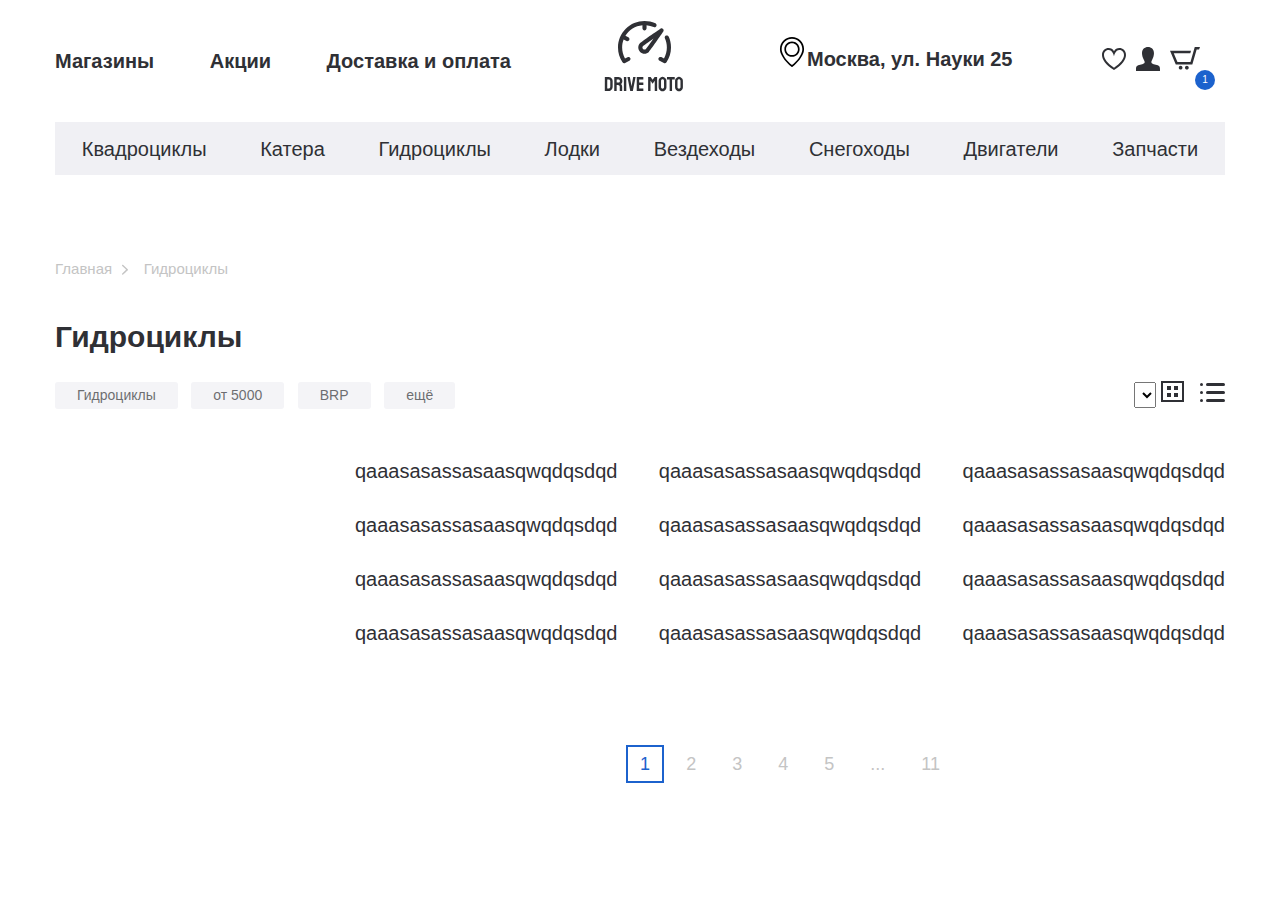
==== catalog.html @ 20b756ba "Create a basic catalog version" ====
<!DOCTYPE html>
<html lang="en">

<head>
  <meta charset="UTF-8">
  <meta name="viewport" content="width=device-width, initial-scale=1.0">
  <meta http-equiv="X-UA-Compatible" content="ie=edge">
  <title>IT :: РГР</title>
  <link rel="stylesheet" href="css/normalize.css">
  <link rel="stylesheet" href="css/slick.css">
  <link rel="stylesheet" href="css/fonts.css">
  <link rel="stylesheet" href="css/style.css">
  <link href="https://fonts.googleapis.com/css2?family=Barlow:wght@400;700&display=swap" rel="stylesheet">
</head>

<body>
  <header class="header">
    <div class="header__top">
      <div class="container">
        <div class="header__top-inner">
          <nav class="menu">
            <ul class="menu__list">
              <li class="menu__item">
                <a class="menu__link" href="#">
                  Магазины
                </a>
              </li>
              <li class="menu__item">
                <a class="menu__link" href="#">
                  Акции
                </a>
              </li>
              <li class="menu__item">
                <a class="menu__link" href="#">
                  Доставка и оплата
                </a>
              </li>
            </ul>
          </nav>
          <a class="logo" href="#">
            <img class="logo__img" src="images/logo.svg" alt="logo">
          </a>
          <div class="header__box">
            <p class="header__adress">
              Москва, ул. Науки 25
            </p>
            <ul class="user-list">
              <li class="user-list__item">
                <a class="user-list__link" href="#">
                  <img src="images/heart.svg" alt="heart">
                </a>
              </li>
              <li class="user-list__item">
                <a class="user-list__link" href="#">
                  <img src="images/user.svg" alt="user">
                </a>
              </li>
              <li class="user-list__item">
                <a class="user-list__link basket" href="#">
                  <img src="images/basket.svg" alt="basket">
                  <p class="backet__num">1</p>
                </a>
              </li>
            </ul>
          </div>
        </div>
      </div>
    </div>
    <div class="header__bottom">
      <div class="container">
        <ul class="menu-categories">
          <li class="menu-categories__item">
            <a class="menu-categories__link" href="#">Квадроциклы</a>
          </li>
          <li class="menu-categories__item">
            <a class="menu-categories__link" href="#">Катера</a>
          </li>
          <li class="menu-categories__item">
            <a class="menu-categories__link" href="#">Гидроциклы</a>
          </li>
          <li class="menu-categories__item">
            <a class="menu-categories__link" href="#">Лодки</a>
          </li>
          <li class="menu-categories__item">
            <a class="menu-categories__link" href="#">Вездеходы</a>
          </li>
          <li class="menu-categories__item">
            <a class="menu-categories__link" href="#">Снегоходы</a>
          </li>
          <li class="menu-categories__item">
            <a class="menu-categories__link" href="#">Двигатели</a>
          </li>
          <li class="menu-categories__item">
            <a class="menu-categories__link" href="#">Запчасти</a>
          </li>
        </ul>
      </div>
    </div>
  </header>

  <div class="breadcrumbs">
    <div class="container">
      <ul class="breadcrumbs__list">
        <li class="breadcrumbs__list-item">
          <a href="#">Главная</a>
        </li>
        <li class="breadcrumbs__list-item">
          <a href="#">Гидроциклы</a>
        </li>
      </ul>
    </div>
  </div>

  <section class="catalog">
    <div class="container">
      <h2 class="catalog__title">
        Гидроциклы
      </h2>
      <div class="catalog__filter">
        <div class="catalog__filter-items">
          <button>Гидроциклы</button>
          <button>от 5000</button>
          <button>BRP</button>
          <button>ещё</button>
        </div>
        <div class="catalog__filter-btn">
          <select>
            <option value=""></option>
            <option value=""></option>
            <option value=""></option>
          </select>
          <button class="catalog__filter-btngrid">
            <svg width="23" height="21" viewBox="0 0 23 21" fill="none" xmlns="http://www.w3.org/2000/svg">
              <rect x="1" y="1" width="21" height="19" stroke="#2F3035" stroke-width="2"/>
              <rect x="7" y="6" width="2" height="2" fill="#2F3035" stroke="#2F3035" stroke-width="2"/>
              <rect x="7" y="13" width="2" height="2" fill="#2F3035" stroke="#2F3035" stroke-width="2"/>
              <rect x="14" y="6" width="2" height="2" fill="#2F3035" stroke="#2F3035" stroke-width="2"/>
              <rect x="14" y="13" width="2" height="2" fill="#2F3035" stroke="#2F3035" stroke-width="2"/>
              </svg>
          </button>
          <button class="catalog__filter-btnline">
            <svg width="25" height="19" viewBox="0 0 25 19" fill="none" xmlns="http://www.w3.org/2000/svg">
              <g opacity="1">
              <rect x="6" width="19" height="3" rx="1.5" fill="#2F3035"/>
              <rect x="6" y="8" width="19" height="3" rx="1.5" fill="#2F3035"/>
              <rect x="6" y="16" width="19" height="3" rx="1.5" fill="#2F3035"/>
              <rect width="3" height="3" rx="1.5" fill="#2F3035"/>
              <rect y="8" width="3" height="3" rx="1.5" fill="#2F3035"/>
              <rect y="16" width="3" height="3" rx="1.5" fill="#2F3035"/>
              </g>
              </svg>
          </button>
        </div>
      </div>
      <div class="catalog__inner">
        <aside class="catalog__inner-aside">

        </aside>
        <div class="catalog__inner-list">
          <!-- product-item__wrapper -->
          <div class="product-item__wrapper">qaaasasassasaasqwqdqsdqd</div>
          <div class="product-item__wrapper">qaaasasassasaasqwqdqsdqd</div>
          <div class="product-item__wrapper">qaaasasassasaasqwqdqsdqd</div>
          <div class="product-item__wrapper">qaaasasassasaasqwqdqsdqd</div>
          <div class="product-item__wrapper">qaaasasassasaasqwqdqsdqd</div>
          <div class="product-item__wrapper">qaaasasassasaasqwqdqsdqd</div>
          <div class="product-item__wrapper">qaaasasassasaasqwqdqsdqd</div>
          <div class="product-item__wrapper">qaaasasassasaasqwqdqsdqd</div>
          <div class="product-item__wrapper">qaaasasassasaasqwqdqsdqd</div>
          <div class="product-item__wrapper">qaaasasassasaasqwqdqsdqd</div>
          <div class="product-item__wrapper">qaaasasassasaasqwqdqsdqd</div>
          <div class="product-item__wrapper">qaaasasassasaasqwqdqsdqd</div>

          <div class="pagination">
            <ul class="pagination-list">
              <li class="pagination-list__item active"><a href="#">1</a></li>
              <li class="pagination-list__item"><a href="#">2</a></li>
              <li class="pagination-list__item"><a href="#">3</a></li>
              <li class="pagination-list__item"><a href="#">4</a></li>
              <li class="pagination-list__item"><a href="#">5</a></li>
              <li class="pagination-list__item"><a href="#">...</a></li>
              <li class="pagination-list__item"><a href="#">11</a></li>
            </ul>
          </div>

        </div>
      </div>
    </div>
  </section>






  <script src="https://ajax.googleapis.com/ajax/libs/jquery/3.4.1/jquery.min.js"></script>
  <script src="js/slick.min.js"></script>
  <script src="js/main.js"></script>
</body>

</html>
---- css/fonts.css ----
@font-face {
    font-family: 'SFProDisplay-Regular', sans-serif;
    src: url("../fonts/SFProDisplay-Regular.woff2") format('woff2'),
         url("../fonts/SFProDisplay-Regular.woff") format('woff');
    font-weight: 400;
    font-style: normal;
    font-display: swap;
}

@font-face {
    font-family: 'SFProDisplay-Medium', sans-serif;
    src: url("../fonts/SFProDisplay-Medium.woff2") format('woff2'),
         url("../fonts/SFProDisplay-Medium.woff") format('woff');
    font-weight: 500;
    font-style: normal;
    font-display: swap;
}

@font-face {
    font-family: 'SFProDisplay-Semibold', sans-serif;
    src: url("../fonts/SFProDisplay-Semibold.woff2") format('woff2'),
         url("../fonts/SFProDisplay-Semibold.woff") format('woff');
    font-weight: 600;
    font-style: normal;
    font-display: swap;
}

@font-face {
    font-family: 'SFProDisplay-Bold', sans-serif;
    src: url("../fonts/SFProDisplay-Bold.woff2") format('woff2'),
         url("../fonts/SFProDisplay-Bold.woff") format('woff');
    font-weight: 700;
    font-style: normal;
    font-display: swap;
}
---- css/style.css ----
html {
    box-sizing: border-box;
}

*, *::before, *::after {
    box-sizing: inherit;
}

a {
    text-decoration: none;
    color: inherit;
    display: inline-block;
}

ul, li {
    margin: 0;
    padding: 0;
    list-style: none;
}

h1, h2, h3, h4, h5, h6 {
    margin: 0;
}

p {
    margin: 0;
}

body {
    color: #2F3035;
    font-family: 'SFProDisplay-Regular', sans-serif;
    font-size: 20px;
    line-height: 24px;
    font-weight: 400;
}

.container {
    max-width: 1200px;
    padding: 0 15px;
    margin: 0 auto;
}

.page-section {
    margin-bottom: 80px;
}

.header__top-inner {
    display: flex;
    justify-content: space-between;
    align-items: center;
    min-height: 122px;
    font-family: 'SFProDisplay-Bold', sans-serif;
    font-weight: 700;
}

.menu__item {
    display: inline-block;
}

.menu__item + .menu__item {
    padding-left: 50px;
}

.header__box {
    display: flex;
}

.header__adress {
    margin-right: 60px;
    width: 265px;
    padding-left: 30px;
    position: relative;
}

.header__adress::before {
    content: "";
    position: absolute;
    background-image: url("../images/adress-icon.svg");
    width: 30px;
    height: 30px;
    left: 0;
    top: -10px;
}

.user-list {
    margin-right: 15px;
    display: flex;
    align-items: center;
}

.user-list__item {
    padding-right: 10px;
}

.basket {
    position: relative;
}

.backet__num {
    position: absolute;
    font-family: 'SFProDisplay-Medium', sans-serif;
    font-weight: 500;
    color: #fff;
    font-size: 10px;
    line-height: 20px;
    width: 20px;
    height: 20px;
    background-color: #1C62CD;
    border-radius: 50%;
    text-align: center;
    bottom: -15px;
    right: -15px;
}

.header__bottom {
    margin-bottom: 80px;
}

.menu-categories {
    background-color: #F0F0F4;
    display: flex;
    justify-content: space-around;
    align-items: center;
    min-height: 53px;
}

.menu-categories__link {
    position: relative;
    transition: all .3s;
    padding: 15px 0 14px;
}

.menu-categories__link::before {
    content: "";
    position: absolute;
    width: 0;
    left: auto;
    right: 0;
    bottom: -2px;
    background-color: #1C62CD;
    height: 3px;
    transition: all .3s;
}

.menu-categories__link:hover {
    color: #000;
}

.menu-categories__link:hover::before {
    width: 100%;
    right: auto;
    left: 0;
}

.banner-section__inner {
    display: flex;
    justify-content: space-between;
}

.banner-section__slider {
    max-width: 870px;
}

.banner-section__slider-btn {
    position: absolute;
    top: 50%;
    transform: translateY(-50%);
    background-color: transparent;
    border: none;
    margin: 0;
    padding: 0;
    z-index: 5;
    cursor: pointer;
    outline: none;
}

.banner-section__slider-btnprev {
    left: 20px;
}

.banner-section__slider-btnnext {
    right: 20px;
}

.slick-dots {
    position: absolute;
    bottom: 40px;
    left: 0;
    right: 0;
    text-align: center;
}

.slick-dots li {
    display: inline-block;
    padding: 0 5px;
}

.slick-dots button {
    margin: 0;
    padding: 0;
    font-size: 0;
    width: 11px;
    height: 11px;
    border: 1px solid #fff;
    border-radius: 50%;
    background-color: transparent;
    cursor: pointer;
}

.slick-active button {
    background-color: #fff;
}

.sale-item {
    max-width: 265px;
    max-height: 397px;
    text-align: center;
    border: 1px solid #CDCDCD;
    border-radius: 3px;
    display: flex;
    flex-direction: column;
    justify-content: space-between;
}

.sale-item__top {
    display: flex;
    justify-content: space-between;
    align-items: flex-start;
}

.sale-item__info {
    color: #fff;
    background-color: #1C62CD;
    padding: 8px 20px;
    text-transform: uppercase;
    font-size: 12px;
    line-height: 15px;
    letter-spacing: 0.1em;
}

.sale-item__price {
    text-align: right;
}

.price {
    font-family: 'Barlow', sans-serif;
    position: relative;
}

.sale-item__price-new {
    font-weight: 700;
    font-size: 27px;
    line-height: 32px;
    color: #1C62CD;
    margin: 6px;
    padding-right: 20px;
}

.sale-item__price-new::after {
    content: '';
    background-image: url('../images/icons-price.svg');
    position: absolute;
    right: 0;
    top: 8px;
    width: 15px;
    height: 18px;
}

.sale-item__price-old {
    font-weight: 400;
    font-size: 14px;
    line-height: 17px;
    color: #C4C4C4;
    margin-right: 15px;
    background-image: url('../images/old-line.svg');
    padding: 2px 5px;
    background-repeat: no-repeat;
    display: inline-block;
}

.sale-item__price-old::after {
    content: '';
    background-image: url('../images/icons-price-old.svg');
    position: absolute;
    right: -10px;
    top: 8px;
    width: 8px;
    height: 10px;
}

.banner-section__slider-img {
    object-fit: cover;
    min-height: 400px;
}

.sale-item__img {
    object-fit: contain;
}

.sale-item__footer {
    background-color: #F0F0F0;
    padding: 25px 20px;
    font-size: 18px;
    line-height: 21px;
}

.sale-item__footer span {
    color: #1C62CD;
    display: block;
    font-family: 'Barlow', sans-serif;
    font-weight: 700;
}

.sale-item__title {
    font-size: 18px;
    line-height: 21px;
    font-family: 'SFProDisplay-Bold', sans-serif;
    font-weight: 700;
    margin-bottom: 7px;
}

.search__tabs {
    margin-bottom: 25px;
}

.search__tabs-item {
    padding: 11px 26px 12px;
}

.search__tabs-item-active {
    border-radius: 5px;
    background: #F0F0F4;
    font-family: 'SFProDisplay-Bold', sans-serif;
    font-weight: 700;
}

.search__content-item {
    display: none;
}

.search__content-item-active {
    display: block;
}

.search__content-form {
    display: flex;
}

.search__content-input {
    width: 100%;
    background: #F0F0F4;
    padding: 5px 20px;
    border-radius: 3px;
    border: none;
    line-height: 19px;
    font-size: 16px;
}

.search__content-input::placeholder {
    color: #656464;
}

.search__content-btn {
    font-family: 'SFProDisplay-Bold', sans-serif;
    font-weight: 700;
    font-size: 14px;
    line-height: 17px;
    letter-spacing: 0.12em;
    text-transform: uppercase;
    color: #fff;
    background: #1C62CD;
    padding: 17px 41px;
    border-radius: 3px;
    border: none;
    margin-left: -3px;
}

.categories__inner {
    display: flex;
    justify-content: space-between;
    flex-wrap: wrap;
}

.categories__item {
    margin-bottom: 30px;
    padding: 20px 20px 16px;
    border: 1px solid #CDCDCD;
    border-radius: 3px;
    width: 370px;
    display: flex;
    justify-content: space-between;
    transition: all .3s;
}

.categories__item-info {
    width: 50%;
    display: flex;
    justify-content: space-between;
    flex-direction: column;
}

.categories__item-img {
    text-align: center;
    width: 50%;
}

.categories__item-img img {
    max-width: 100%;
}

.categosries__item-title {
    font-family: 'Barlow', sans-serif;
    font-size: 23px;
    line-height: 28px;
    font-weight: 700;
    transition: all .3s;
}

.categories__item:hover {
    box-shadow: 3px 3px 20px rgba(50, 50, 50, 0.25);
}

.categories__item:hover  .categosries__item-title {
    color: #1C62CD;
}

.categories__item-text {
    font-size: 14px;
    line-height: 17px;
    color: #C4C4C4;
}









.breadcrumbs{
    margin-bottom: 40px;
}

.breadcrumbs__list-item{
    display: inline-block;
    padding-right: 16px;
    margin-right: 10px;
    position: relative;
    font-size: 15px;
    line-height: 18px;
    color: #C4C4C4;
}

.breadcrumbs__list-item::after{
    content: "";
    position: absolute;
    right: 0;
    background-image: url('../images/link-arrow.svg');
    width: 6px;
    height: 11px;
    bottom: 3px;
}

.breadcrumbs__list-item:last-child::after{
    display: none;
}

.catalog{
    margin-bottom: 100px;
}

.catalog__title{
    font-family: 'SFProDisplay-Bold', sans-serif;
    font-weight: bold;
    font-size: 30px;
    line-height: 36px;
    margin-bottom: 26px;
}

.catalog__filter{
    display: flex;
    justify-content: space-between;
    margin-bottom: 50px;
}

.catalog__filter-items button{
    font-size: 14px;
    line-height: 17px;
    color: #2F3035;
    opacity: 0.7;
    background: #F0F0F4;
    border-radius: 3px;
    border: none;
    padding: 5px 22px;
    cursor: pointer;
}

.catalog__filter-items button + button{
    margin-left: 8px;
    cursor: pointer;
}

.catalog__filter-btn button{
    background-color: transparent;
    border: none;
    cursor: pointer;
    margin: 0;
    padding: 0;
}

.catalog__filter-btn button + button{
    margin-left: 10px;
}

/* button.catalog__filter-btngrid{
    
} */

/* button.catalog__filter-btnline{

} */

.catalog__inner{
    display: flex;
}

.catalog__inner-aside{
    min-width: 290px;
    margin-right: 10px;
}

.catalog__inner-list{
    display: flex;
    justify-content: space-between;
    flex-wrap: wrap;
}

.catalog__inner-list .product-item__wrapper{
    margin-bottom: 30px;
}

.product-item__img{
    max-width: 100%;
}

.pagination{
    width: 100%;
    margin-top: 70px;
}

.pagination-list{
    display: flex;
    justify-content: center;
}

.pagination-list__item{
    padding: 6px 12px;
    border: 2px solid transparent;
    margin: 0 4px;
    line-height: 22px;
    font-size: 18px;
    color: #C4C4C4;

}

.pagination-list__item.active{
    border: 2px solid #1C62CD;
    color: #1C62CD;
}

.pagination-list__item a{
    display: block;
}
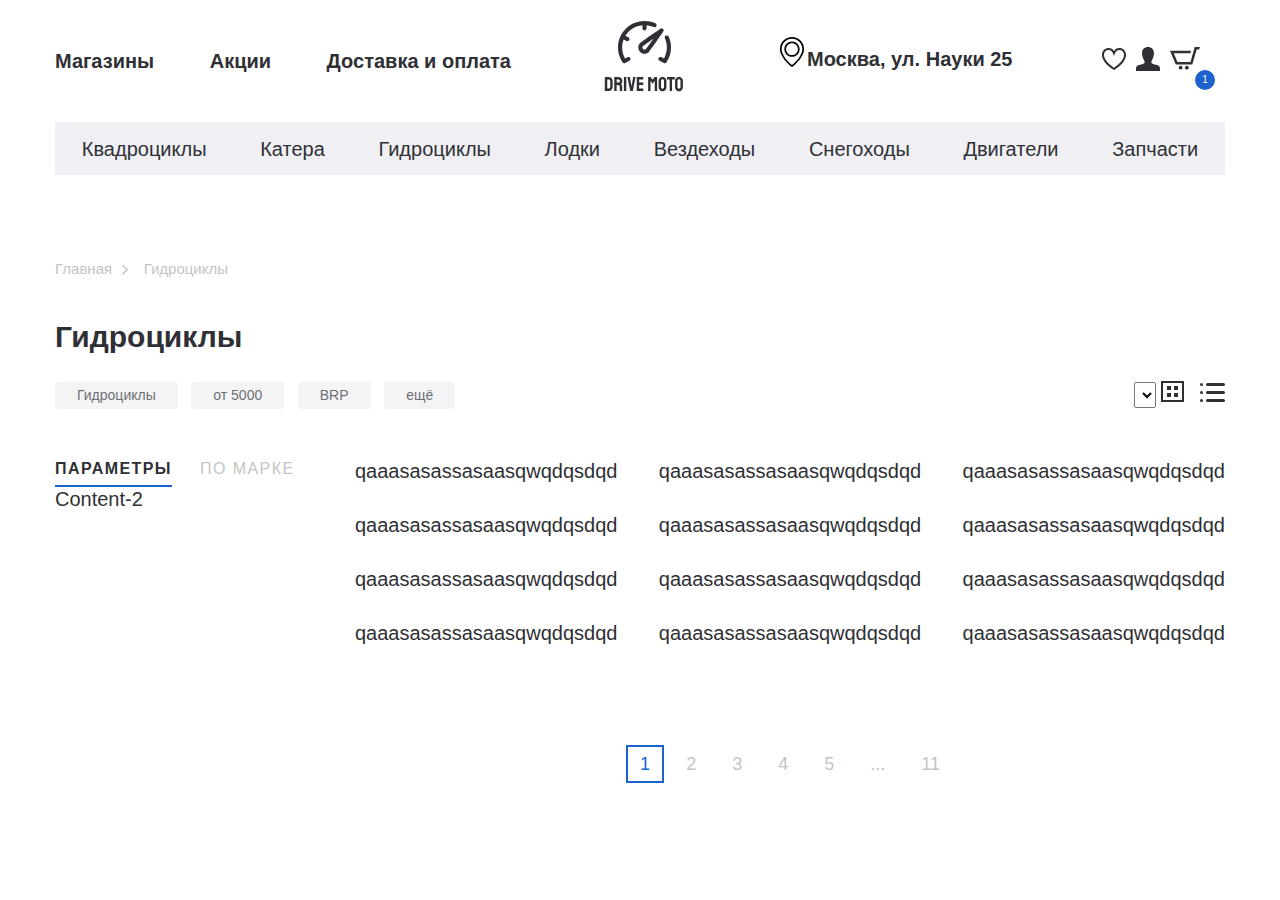
==== commit 866463f9: "Add plugins" ====
--- a/catalog.html
+++ b/catalog.html
@@ -153,8 +153,19 @@
         </div>
       </div>
       <div class="catalog__inner">
-        <aside class="catalog__inner-aside">
-
+        <aside class="catalog__inner-aside aside-filter">
+          <div class="tabs-wrapper">
+            <div class="tabs aside-filter__tabs">
+              <a class="tab aside-filter__tab tab-active" href="#"><span>Параметры</span></a>
+              <a class="tab aside-filter__tab" href="#"><span>По марке</span></a>
+            </div>
+            <div class="tabs-container">
+              <div class="tabs-content aside-filter__tabs-content tabs-content-active">
+
+              </div>
+              <div class="tabs-content aside-filter__tabs-content">Content-2</div>
+            </div>
+          </div>
         </aside>
         <div class="catalog__inner-list">
           <!-- product-item__wrapper -->
@@ -195,6 +206,9 @@
 
   <script src="https://ajax.googleapis.com/ajax/libs/jquery/3.4.1/jquery.min.js"></script>
   <script src="js/slick.min.js"></script>
+  <script src="js/ion.rangeSlider.min.js"></script>
+  <script src="js/jquery.formstyler.min.js"></script>
+  <script src="js/jquery.rateyo.min.js"></script>
   <script src="js/main.js"></script>
 </body>
 
--- a/css/style.css
+++ b/css/style.css
@@ -571,4 +571,31 @@
 
 .pagination-list__item a{
     display: block;
+}
+
+.aside-filter__tabs{
+    display: flex;
+    justify-content: space-between;
+}
+
+.aside-filter__tab{
+    font-family: 'SFProDisplay-Bold', sans-serif;
+    font-weight: 400;
+    font-size: 16px;
+    line-height: 19px;
+    letter-spacing: 0.09em;
+    text-transform: uppercase;
+    color: #C4C4C4;
+    width: 50%;
+}
+
+.aside-filter__tab.tab-active{
+    color: #2F3035;
+    font-weight: bold;
+}
+
+.aside-filter__tab.tab-active span{
+    display: inline-block;
+    padding-bottom: 7px;
+    border-bottom: 2px solid #1C62CD;
 }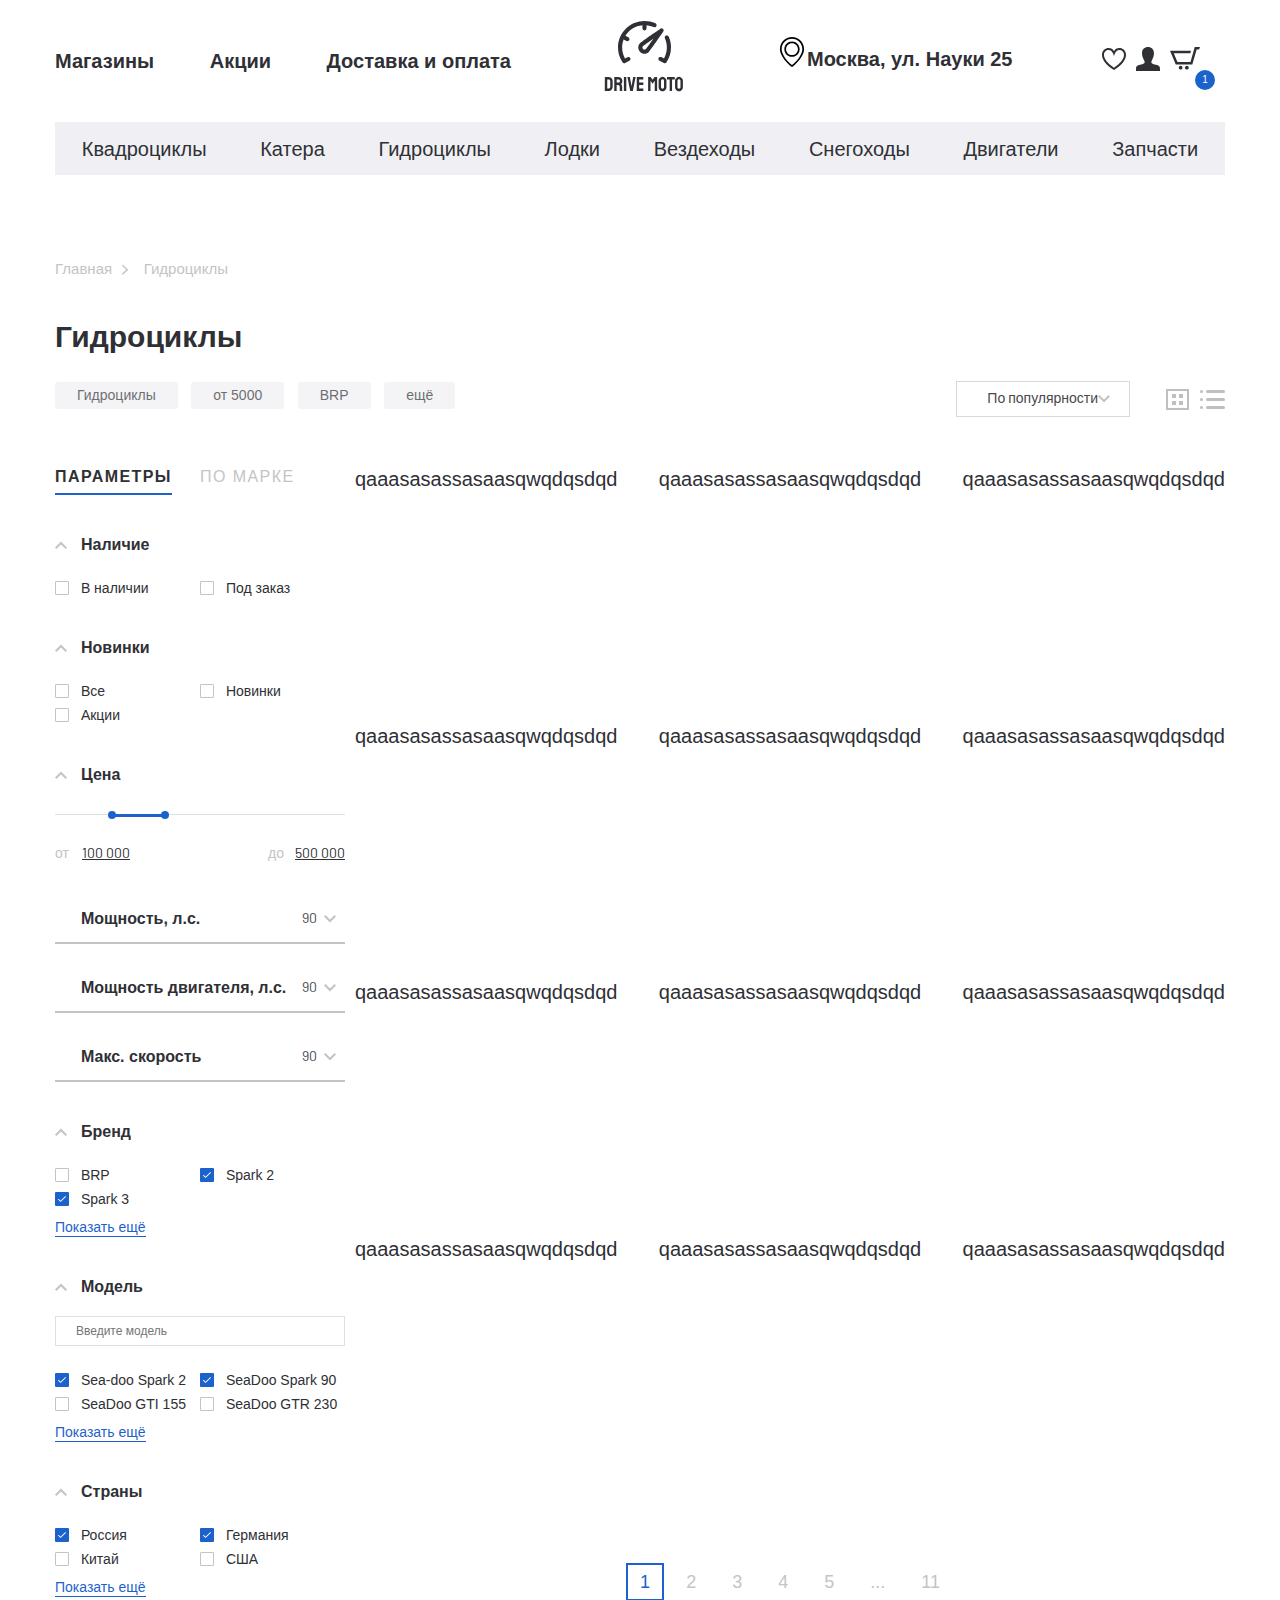
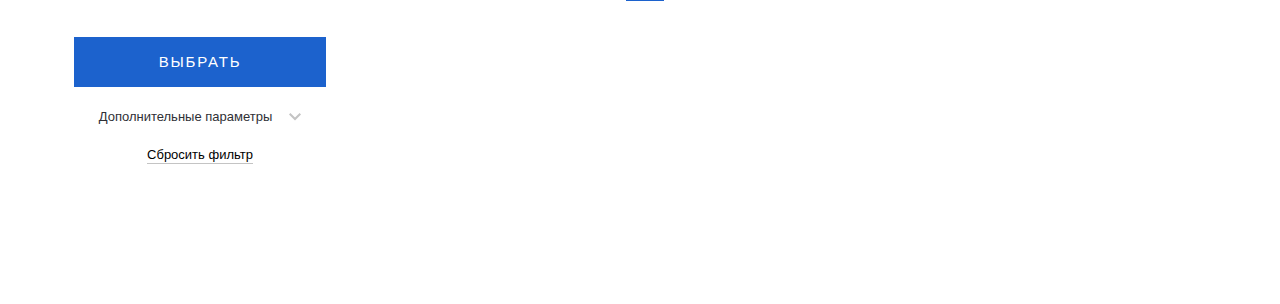
==== commit a7400102: "Create catalog filters" ====
--- a/catalog.html
+++ b/catalog.html
@@ -6,11 +6,15 @@
   <meta name="viewport" content="width=device-width, initial-scale=1.0">
   <meta http-equiv="X-UA-Compatible" content="ie=edge">
   <title>IT :: РГР</title>
+  <link href="https://fonts.googleapis.com/css2?family=Barlow:wght@400;700&display=swap" rel="stylesheet">
   <link rel="stylesheet" href="css/normalize.css">
   <link rel="stylesheet" href="css/slick.css">
   <link rel="stylesheet" href="css/fonts.css">
+  <link rel="stylesheet" href="css/ion.rangeSlider.min.css">
+  <link rel="stylesheet" href="css/jquery.formstyler.css">
+  <link rel="stylesheet" href="css/jquery.formstyler.theme.css">
+  <link rel="stylesheet" href="css/jquery.rateyo.min.css">
   <link rel="stylesheet" href="css/style.css">
-  <link href="https://fonts.googleapis.com/css2?family=Barlow:wght@400;700&display=swap" rel="stylesheet">
 </head>
 
 <body>
@@ -124,10 +128,10 @@
           <button>ещё</button>
         </div>
         <div class="catalog__filter-btn">
-          <select>
-            <option value=""></option>
-            <option value=""></option>
-            <option value=""></option>
+          <select class="filter-style select-item">
+            <option>По популярности</option>
+            <option>По стоимости</option>
+            <option>По рейтингу</option>
           </select>
           <button class="catalog__filter-btngrid">
             <svg width="23" height="21" viewBox="0 0 23 21" fill="none" xmlns="http://www.w3.org/2000/svg">
@@ -136,19 +140,19 @@
               <rect x="7" y="13" width="2" height="2" fill="#2F3035" stroke="#2F3035" stroke-width="2"/>
               <rect x="14" y="6" width="2" height="2" fill="#2F3035" stroke="#2F3035" stroke-width="2"/>
               <rect x="14" y="13" width="2" height="2" fill="#2F3035" stroke="#2F3035" stroke-width="2"/>
-              </svg>
+              </svg>              
           </button>
           <button class="catalog__filter-btnline">
             <svg width="25" height="19" viewBox="0 0 25 19" fill="none" xmlns="http://www.w3.org/2000/svg">
               <g opacity="1">
-              <rect x="6" width="19" height="3" rx="1.5" fill="#2F3035"/>
-              <rect x="6" y="8" width="19" height="3" rx="1.5" fill="#2F3035"/>
-              <rect x="6" y="16" width="19" height="3" rx="1.5" fill="#2F3035"/>
-              <rect width="3" height="3" rx="1.5" fill="#2F3035"/>
-              <rect y="8" width="3" height="3" rx="1.5" fill="#2F3035"/>
-              <rect y="16" width="3" height="3" rx="1.5" fill="#2F3035"/>
+                <rect x="6" width="19" height="3" rx="1.5" fill="#2F3035" />
+                <rect x="6" y="8" width="19" height="3" rx="1.5" fill="#2F3035" />
+                <rect x="6" y="16" width="19" height="3" rx="1.5" fill="#2F3035" />
+                <rect width="3" height="3" rx="1.5" fill="#2F3035" />
+                <rect y="8" width="3" height="3" rx="1.5" fill="#2F3035" />
+                <rect y="16" width="3" height="3" rx="1.5" fill="#2F3035" />
               </g>
-              </svg>
+            </svg>
           </button>
         </div>
       </div>
@@ -162,8 +166,216 @@
             <div class="tabs-container">
               <div class="tabs-content aside-filter__tabs-content tabs-content-active">
 
+                <form class="aside-filter__form">
+                  <ul class="aside-filter__list">
+                    <li class="aside-filter__item-drop">
+                      <p class="aside-filter__item-title filter__item-drop filter__item-drop--active">Наличие</p>
+                      <div class="aside-filter__content">
+                        <div class="aside-filter__content-box">
+                          <label class="aside-filter__content-label">
+                            <input class="filter-style" type="checkbox">
+                            В наличии
+                          </label>
+                        </div>
+                        <div class="aside-filter__content-box">
+                          <label class="aside-filter__content-label">
+                            <input class="filter-style" type="checkbox">
+                            Под заказ
+                          </label>
+                        </div>
+                      </div>
+                    </li>
+                    <li class="aside-filter__item-drop">
+                      <p class="aside-filter__item-title filter__item-drop filter__item-drop--active">Новинки</p>
+                      <div class="aside-filter__content aside-filter__content-radio">
+                        <div class="aside-filter__content-box">
+                          <label class="aside-filter__content-label">
+                            <input class="filter-style" name="radio" type="radio">
+                            Все
+                          </label>
+                        </div>
+                        <div class="aside-filter__content-box">
+                          <label class="aside-filter__content-label">
+                            <input class="filter-style" name="radio" type="radio">
+                            Новинки
+                          </label>
+                        </div>
+                        <div class="aside-filter__content-box">
+                          <label class="aside-filter__content-label">
+                            <input class="filter-style" name="radio" type="radio">
+                            Акции
+                          </label>
+                        </div>
+                      </div>
+                    </li>
+                    <li class="aside-filter__item-drop">
+                      <p class="aside-filter__item-title filter__item-drop filter__item-drop--active">Цена</p>
+                      <div class="aside-filter__content">
+                        <input type="text" class="js-range-slider" name="my_range" value="" data-min="100000"
+                          data-max="500000" data-from="175000" data-to="250000" />
+                      </div>
+                    </li>
+                    <li class="aside-filter__item-list">
+                      <div class="filter__item-list">
+                        <p class="filter__item-listtitle">
+                          Мощность, л.с.
+                        </p>
+                        <select class="filter-style filter__item-listselect">
+                          <option>90</option>
+                          <option>130</option>
+                          <option>175</option>
+                          <option>230</option>
+                        </select>
+                      </div>
+
+                      <div class="filter__item-list">
+                        <p class="filter__item-listtitle">
+                          Мощность двигателя, л.с.
+                        </p>
+                        <select class="filter-style filter__item-listselect">
+                          <option>90</option>
+                          <option>130</option>
+                          <option>175</option>
+                          <option>230</option>
+                        </select>
+                      </div>
+
+                      <div class="filter__item-list">
+                        <p class="filter__item-listtitle">
+                          Макс. скорость
+                        </p>
+                        <select class="filter-style filter__item-listselect">
+                          <option>90</option>
+                          <option>130</option>
+                          <option>175</option>
+                          <option>230</option>
+                        </select>
+                      </div>
+                    </li>
+                    
+                    <li class="aside-filter__item-drop">
+                      <p class="aside-filter__item-title filter__item-drop filter__item-drop--active">Бренд</p>
+                      <div class="aside-filter__content">
+                        <div class="aside-filter__content-box">
+                          <label class="aside-filter__content-label">
+                            <input class="filter-style" type="checkbox">
+                            BRP
+                          </label>
+                        </div>
+                        <div class="aside-filter__content-box">
+                          <label class="aside-filter__content-label">
+                            <input class="filter-style" type="checkbox" checked>
+                            Spark 2
+                          </label>
+                        </div>
+                        <div class="aside-filter__content-box">
+                          <label class="aside-filter__content-label">
+                            <input class="filter-style" type="checkbox" checked>
+                            Spark 3
+                          </label>
+                        </div>
+                        <div class="filter-more">
+                          <button class="filter-more__btn" href="#">Показать ещё</button>
+                        </div>
+                      </div>
+                    </li>
+
+                    <li class="aside-filter__item-drop">
+                      <p class="aside-filter__item-title filter__item-drop filter__item-drop--active">Модель</p>
+                      <div class="aside-filter__content">
+                        <input class="filter-search" type="text" placeholder="Введите модель">
+                        <div class="aside-filter__content-box">
+                          <label class="aside-filter__content-label">
+                            <input class="filter-style" type="checkbox" checked>
+                            Sea-doo Spark 2
+                          </label>
+                        </div>
+                        <div class="aside-filter__content-box">
+                          <label class="aside-filter__content-label">
+                            <input class="filter-style" type="checkbox" checked>
+                            SeaDoo Spark 90
+                          </label>
+                        </div>
+                        <div class="aside-filter__content-box">
+                          <label class="aside-filter__content-label">
+                            <input class="filter-style" type="checkbox">
+                            SeaDoo GTI 155
+                          </label>
+                        </div>
+                        <div class="aside-filter__content-box">
+                          <label class="aside-filter__content-label">
+                            <input class="filter-style" type="checkbox">
+                            SeaDoo GTR 230
+                          </label>
+                        </div>
+                        <div class="filter-more">
+                          <button class="filter-more__btn" href="#">Показать ещё</button>
+                        </div>
+                      </div>
+                    </li>
+
+                    <!-- 15230 24200 -->
+                    <!-- <li class="aside-filter__item-drop">
+                      <p class="aside-filter__item-title filter__item-drop filter__item-drop--active">Наличие</p>
+                      <div class="aside-filter__content">
+                        <div class="aside-filter__content-box">
+                          <label class="aside-filter__content-label">
+                            <input class="filter-style" type="checkbox">
+                            В наличии
+                          </label>
+                        </div>
+                        <div class="aside-filter__content-box">
+                          <label class="aside-filter__content-label">
+                            <input class="filter-style" type="checkbox">
+                            Под заказ
+                          </label>
+                        </div>
+                      </div>
+                    </li> -->
+
+                    <li class="aside-filter__item-drop">
+                      <p class="aside-filter__item-title filter__item-drop filter__item-drop--active">Страны</p>
+                      <div class="aside-filter__content">
+                        <div class="aside-filter__content-box">
+                          <label class="aside-filter__content-label">
+                            <input class="filter-style" type="checkbox" checked>
+                            Россия
+                          </label>
+                        </div>
+                        <div class="aside-filter__content-box">
+                          <label class="aside-filter__content-label">
+                            <input class="filter-style" type="checkbox" checked>
+                            Германия
+                          </label>
+                        </div>
+                        <div class="aside-filter__content-box">
+                          <label class="aside-filter__content-label">
+                            <input class="filter-style" type="checkbox">
+                            Китай
+                          </label>
+                        </div>
+                        <div class="aside-filter__content-box">
+                          <label class="aside-filter__content-label">
+                            <input class="filter-style" type="checkbox">
+                            США
+                          </label>
+                        </div>
+                        <div class="filter-more">
+                          <button class="filter-more__btn" href="#">Показать ещё</button>
+                        </div>
+                      </div>
+                    </li>
+                    <li class="aside-filter__item-drop aside-filter__item-btn">
+                      <button class="filter-btn__send filter-btn__send--active" type="submit">ВЫБРАТЬ</button>
+                      <p class="filter__extra" type="submit">Дополнительные параметры</p>
+                      <div class="filter__extra-content">more</div>
+                      <button class="filter-btn__reset" type="submit">Сбросить фильтр</button>
+                    </li>
+                  </ul>   
+                </form>
+
               </div>
-              <div class="tabs-content aside-filter__tabs-content">Content-2</div>
+              <div class="tabs-content aside-filter__tabs-content"></div>
             </div>
           </div>
         </aside>
--- a/css/ion.rangeSlider.min.css
+++ b/css/ion.rangeSlider.min.css
@@ -0,0 +1 @@
+/*!Ion.RangeSlider, 2.3.1, © Denis Ineshin, 2010 - 2019, IonDen.com, Build date: 2019-12-19 16:51:02*/.irs{position:relative;display:block;-webkit-touch-callout:none;-webkit-user-select:none;-khtml-user-select:none;-moz-user-select:none;-ms-user-select:none;user-select:none;font-size:12px;font-family:Arial,sans-serif}.irs-line{position:relative;display:block;overflow:hidden;outline:none !important}.irs-bar{position:absolute;display:block;left:0;width:0}.irs-shadow{position:absolute;display:none;left:0;width:0}.irs-handle{position:absolute;display:block;box-sizing:border-box;cursor:default;z-index:1}.irs-handle.type_last{z-index:2}.irs-min,.irs-max{position:absolute;display:block;cursor:default}.irs-min{left:0}.irs-max{right:0}.irs-from,.irs-to,.irs-single{position:absolute;display:block;top:0;left:0;cursor:default;white-space:nowrap}.irs-grid{position:absolute;display:none;bottom:0;left:0;width:100%;height:20px}.irs-with-grid .irs-grid{display:block}.irs-grid-pol{position:absolute;top:0;left:0;width:1px;height:8px;background:#000}.irs-grid-pol.small{height:4px}.irs-grid-text{position:absolute;bottom:0;left:0;white-space:nowrap;text-align:center;font-size:9px;line-height:9px;padding:0 3px;color:#000}.irs-disable-mask{position:absolute;display:block;top:0;left:-1%;width:102%;height:100%;cursor:default;background:rgba(0,0,0,0);z-index:2}.lt-ie9 .irs-disable-mask{background:#000;filter:alpha(opacity=0);cursor:not-allowed}.irs-disabled{opacity:.4}.irs-hidden-input{position:absolute !important;display:block !important;top:0 !important;left:0 !important;width:0 !important;height:0 !important;font-size:0 !important;line-height:0 !important;padding:0 !important;margin:0 !important;overflow:hidden;outline:none !important;z-index:-9999 !important;background:none !important;border-style:solid !important;border-color:transparent !important}.irs--flat{height:40px}.irs--flat.irs-with-grid{height:60px}.irs--flat .irs-line{top:25px;height:12px;background-color:#e1e4e9;border-radius:4px}.irs--flat .irs-bar{top:25px;height:12px;background-color:#ed5565}.irs--flat .irs-bar--single{border-radius:4px 0 0 4px}.irs--flat .irs-shadow{height:1px;bottom:16px;background-color:#e1e4e9}.irs--flat .irs-handle{top:22px;width:16px;height:18px;background-color:transparent}.irs--flat .irs-handle>i:first-child{position:absolute;display:block;top:0;left:50%;width:2px;height:100%;margin-left:-1px;background-color:#da4453}.irs--flat .irs-handle.state_hover>i:first-child,.irs--flat .irs-handle:hover>i:first-child{background-color:#a43540}.irs--flat .irs-min,.irs--flat .irs-max{top:0;padding:1px 3px;color:#999;font-size:10px;line-height:1.333;text-shadow:none;background-color:#e1e4e9;border-radius:4px}.irs--flat .irs-from,.irs--flat .irs-to,.irs--flat .irs-single{color:white;font-size:10px;line-height:1.333;text-shadow:none;padding:1px 5px;background-color:#ed5565;border-radius:4px}.irs--flat .irs-from:before,.irs--flat .irs-to:before,.irs--flat .irs-single:before{position:absolute;display:block;content:"";bottom:-6px;left:50%;width:0;height:0;margin-left:-3px;overflow:hidden;border:3px solid transparent;border-top-color:#ed5565}.irs--flat .irs-grid-pol{background-color:#e1e4e9}.irs--flat .irs-grid-text{color:#999}.irs--big{height:55px}.irs--big.irs-with-grid{height:70px}.irs--big .irs-line{top:33px;height:12px;background-color:white;background:linear-gradient(to bottom, #ddd -50%, white 150%);border:1px solid #ccc;border-radius:12px}.irs--big .irs-bar{top:33px;height:12px;background-color:#92bce0;border:1px solid #428bca;background:linear-gradient(to bottom, #ffffff 0%, #428bca 30%, #b9d4ec 100%);box-shadow:inset 0 0 1px 1px rgba(255,255,255,0.5)}.irs--big .irs-bar--single{border-radius:12px 0 0 12px}.irs--big .irs-shadow{height:1px;bottom:16px;background-color:rgba(66,139,202,0.5)}.irs--big .irs-handle{top:25px;width:30px;height:30px;border:1px solid rgba(0,0,0,0.3);background-color:#cbcfd5;background:linear-gradient(to bottom, white 0%, #B4B9BE 30%, white 100%);box-shadow:1px 1px 2px rgba(0,0,0,0.2),inset 0 0 3px 1px white;border-radius:30px}.irs--big .irs-handle.state_hover,.irs--big .irs-handle:hover{border-color:rgba(0,0,0,0.45);background-color:#939ba7;background:linear-gradient(to bottom, white 0%, #919BA5 30%, white 100%)}.irs--big .irs-min,.irs--big .irs-max{top:0;padding:1px 5px;color:white;text-shadow:none;background-color:#9f9f9f;border-radius:3px}.irs--big .irs-from,.irs--big .irs-to,.irs--big .irs-single{color:white;text-shadow:none;padding:1px 5px;background-color:#428bca;background:linear-gradient(to bottom, #428bca 0%, #3071a9 100%);border-radius:3px}.irs--big .irs-grid-pol{background-color:#428bca}.irs--big .irs-grid-text{color:#428bca}.irs--modern{height:55px}.irs--modern.irs-with-grid{height:55px}.irs--modern .irs-line{top:25px;height:5px;background-color:#d1d6e0;background:linear-gradient(to bottom, #e0e4ea 0%, #d1d6e0 100%);border:1px solid #a3adc1;border-bottom-width:0;border-radius:5px}.irs--modern .irs-bar{top:25px;height:5px;background:#20b426;background:linear-gradient(to bottom, #20b426 0%, #18891d 100%)}.irs--modern .irs-bar--single{border-radius:5px 0 0 5px}.irs--modern .irs-shadow{height:1px;bottom:21px;background-color:rgba(209,214,224,0.5)}.irs--modern .irs-handle{top:37px;width:12px;height:13px;border:1px solid #a3adc1;border-top-width:0;box-shadow:1px 1px 1px rgba(0,0,0,0.1);border-radius:0 0 3px 3px}.irs--modern .irs-handle>i:nth-child(1){position:absolute;display:block;top:-4px;left:1px;width:6px;height:6px;border:1px solid #a3adc1;background:white;transform:rotate(45deg)}.irs--modern .irs-handle>i:nth-child(2){position:absolute;display:block;box-sizing:border-box;top:0;left:0;width:10px;height:12px;background:#e9e6e6;background:linear-gradient(to bottom, white 0%, #e9e6e6 100%);border-radius:0 0 3px 3px}.irs--modern .irs-handle>i:nth-child(3){position:absolute;display:block;box-sizing:border-box;top:3px;left:3px;width:4px;height:5px;border-left:1px solid #a3adc1;border-right:1px solid #a3adc1}.irs--modern .irs-handle.state_hover,.irs--modern .irs-handle:hover{border-color:#7685a2;background:#c3c7cd;background:linear-gradient(to bottom, #ffffff 0%, #919ba5 30%, #ffffff 100%)}.irs--modern .irs-handle.state_hover>i:nth-child(1),.irs--modern .irs-handle:hover>i:nth-child(1){border-color:#7685a2}.irs--modern .irs-handle.state_hover>i:nth-child(3),.irs--modern .irs-handle:hover>i:nth-child(3){border-color:#48536a}.irs--modern .irs-min,.irs--modern .irs-max{top:0;font-size:10px;line-height:1.333;text-shadow:none;padding:1px 5px;color:white;background-color:#d1d6e0;border-radius:5px}.irs--modern .irs-from,.irs--modern .irs-to,.irs--modern .irs-single{font-size:10px;line-height:1.333;text-shadow:none;padding:1px 5px;background-color:#20b426;color:white;border-radius:5px}.irs--modern .irs-from:before,.irs--modern .irs-to:before,.irs--modern .irs-single:before{position:absolute;display:block;content:"";bottom:-6px;left:50%;width:0;height:0;margin-left:-3px;overflow:hidden;border:3px solid transparent;border-top-color:#20b426}.irs--modern .irs-grid{height:25px}.irs--modern .irs-grid-pol{background-color:#dedede}.irs--modern .irs-grid-text{color:silver;font-size:13px}.irs--sharp{height:50px;font-size:12px;line-height:1}.irs--sharp.irs-with-grid{height:57px}.irs--sharp .irs-line{top:30px;height:2px;background-color:black;border-radius:2px}.irs--sharp .irs-bar{top:30px;height:2px;background-color:#ee22fa}.irs--sharp .irs-bar--single{border-radius:2px 0 0 2px}.irs--sharp .irs-shadow{height:1px;bottom:21px;background-color:rgba(0,0,0,0.5)}.irs--sharp .irs-handle{top:25px;width:10px;height:10px;background-color:#a804b2}.irs--sharp .irs-handle>i:first-child{position:absolute;display:block;top:100%;left:0;width:0;height:0;border:5px solid transparent;border-top-color:#a804b2}.irs--sharp .irs-handle.state_hover,.irs--sharp .irs-handle:hover{background-color:black}.irs--sharp .irs-handle.state_hover>i:first-child,.irs--sharp .irs-handle:hover>i:first-child{border-top-color:black}.irs--sharp .irs-min,.irs--sharp .irs-max{color:white;font-size:14px;line-height:1;top:0;padding:3px 4px;opacity:.4;background-color:#a804b2;border-radius:2px}.irs--sharp .irs-from,.irs--sharp .irs-to,.irs--sharp .irs-single{font-size:14px;line-height:1;text-shadow:none;padding:3px 4px;background-color:#a804b2;color:white;border-radius:2px}.irs--sharp .irs-from:before,.irs--sharp .irs-to:before,.irs--sharp .irs-single:before{position:absolute;display:block;content:"";bottom:-6px;left:50%;width:0;height:0;margin-left:-3px;overflow:hidden;border:3px solid transparent;border-top-color:#a804b2}.irs--sharp .irs-grid{height:25px}.irs--sharp .irs-grid-pol{background-color:#dedede}.irs--sharp .irs-grid-text{color:silver;font-size:13px}.irs--round{height:50px}.irs--round.irs-with-grid{height:65px}.irs--round .irs-line{top:36px;height:4px;background-color:#dee4ec;border-radius:4px}.irs--round .irs-bar{top:36px;height:4px;background-color:#006cfa}.irs--round .irs-bar--single{border-radius:4px 0 0 4px}.irs--round .irs-shadow{height:4px;bottom:21px;background-color:rgba(222,228,236,0.5)}.irs--round .irs-handle{top:26px;width:24px;height:24px;border:4px solid #006cfa;background-color:white;border-radius:24px;box-shadow:0 1px 3px rgba(0,0,255,0.3)}.irs--round .irs-handle.state_hover,.irs--round .irs-handle:hover{background-color:#f0f6ff}.irs--round .irs-min,.irs--round .irs-max{color:#333;font-size:14px;line-height:1;top:0;padding:3px 5px;background-color:rgba(0,0,0,0.1);border-radius:4px}.irs--round .irs-from,.irs--round .irs-to,.irs--round .irs-single{font-size:14px;line-height:1;text-shadow:none;padding:3px 5px;background-color:#006cfa;color:white;border-radius:4px}.irs--round .irs-from:before,.irs--round .irs-to:before,.irs--round .irs-single:before{position:absolute;display:block;content:"";bottom:-6px;left:50%;width:0;height:0;margin-left:-3px;overflow:hidden;border:3px solid transparent;border-top-color:#006cfa}.irs--round .irs-grid{height:25px}.irs--round .irs-grid-pol{background-color:#dedede}.irs--round .irs-grid-text{color:silver;font-size:13px}.irs--square{height:50px}.irs--square.irs-with-grid{height:60px}.irs--square .irs-line{top:31px;height:4px;background-color:#dedede}.irs--square .irs-bar{top:31px;height:4px;background-color:black}.irs--square .irs-shadow{height:2px;bottom:21px;background-color:#dedede}.irs--square .irs-handle{top:25px;width:16px;height:16px;border:3px solid black;background-color:white;-webkit-transform:rotate(45deg);-ms-transform:rotate(45deg);transform:rotate(45deg)}.irs--square .irs-handle.state_hover,.irs--square .irs-handle:hover{background-color:#f0f6ff}.irs--square .irs-min,.irs--square .irs-max{color:#333;font-size:14px;line-height:1;top:0;padding:3px 5px;background-color:rgba(0,0,0,0.1)}.irs--square .irs-from,.irs--square .irs-to,.irs--square .irs-single{font-size:14px;line-height:1;text-shadow:none;padding:3px 5px;background-color:black;color:white}.irs--square .irs-grid{height:25px}.irs--square .irs-grid-pol{background-color:#dedede}.irs--square .irs-grid-text{color:silver;font-size:11px}--- a/css/style.css
+++ b/css/style.css
@@ -501,6 +501,11 @@
     cursor: pointer;
 }
 
+.catalog__filter-btn{
+    display: flex;
+    align-items: center;
+}
+
 .catalog__filter-btn button{
     background-color: transparent;
     border: none;
@@ -513,13 +518,27 @@
     margin-left: 10px;
 }
 
-/* button.catalog__filter-btngrid{
-    
-} */
-
-/* button.catalog__filter-btnline{
-
-} */
+button.catalog__filter-btngrid{
+    width: 26px;
+    height: 21px;
+}
+
+button.catalog__filter-btnline{
+    width: 25px;
+    height: 19px;
+}
+
+button.catalog__filter-btngrid, button.catalog__filter-btnline{
+    opacity: 0.3;
+}
+
+.select-item{
+    border: 1px solid #D7D9DF;
+    font-size: 14px;
+    line-height: 17px;
+    margin-right: 34px;
+    padding: 7px 10px 7px 20px;
+}
 
 .catalog__inner{
     display: flex;
@@ -579,7 +598,6 @@
 }
 
 .aside-filter__tab{
-    font-family: 'SFProDisplay-Bold', sans-serif;
     font-weight: 400;
     font-size: 16px;
     line-height: 19px;
@@ -592,10 +610,351 @@
 .aside-filter__tab.tab-active{
     color: #2F3035;
     font-weight: bold;
+    font-family: 'SFProDisplay-Bold', sans-serif;
 }
 
 .aside-filter__tab.tab-active span{
     display: inline-block;
     padding-bottom: 7px;
     border-bottom: 2px solid #1C62CD;
+}
+
+.aside-filter__item-drop{
+    margin: 40px 0;
+}
+
+.aside-filter__item-title{
+    font-family: 'SFProDisplay-Semibold', sans-serif;
+    font-weight: bold;
+    font-size: 16px;
+    line-height: 19px;
+    padding-left: 26px;
+}
+
+.filter__item-drop{
+    position: relative;
+    cursor: pointer;
+}
+
+.filter__item-drop::before{
+    content: "";
+    background-image: url(../images/arrow-down.svg);
+    position: absolute;
+    left: 0;
+    bottom: 5px;
+    width: 12px;
+    height: 8px;
+    transform: rotate(0deg);
+}
+
+.filter__item-drop--active::before{
+    transform: rotate(180deg);
+}
+
+.aside-filter__content{
+    display: flex;
+    flex-wrap: wrap;
+    margin-top: 20px;
+}
+
+.aside-filter__content-box{
+    width: 50%;
+}
+
+.aside-filter__content-label{
+    font-weight: normal;
+    font-size: 14px;
+    line-height: 17px;
+    cursor: pointer;
+}
+
+.jq-checkbox, .jq-radio{
+    background: #fff;
+    width: 14px;
+    height: 14px;
+    border: 1px solid #C4C4C4;
+    border-radius: 1px;
+    box-shadow: none;
+    vertical-align: -2px;
+    margin: 0 8px 0 0;
+}
+
+.jq-checkbox.checked, .jq-radio.checked{
+    background: #1C62CD;
+    border: none;
+}
+
+.jq-checkbox.checked .jq-checkbox__div{
+    width: 8px;
+    height: 6px;
+    margin: 4px 0 0 3px;
+    border-bottom: none;
+    border-left: none;
+    transform: rotate(0);
+    background-image: url(../images/checked-item.svg);
+}
+
+.jq-radio.checked .jq-radio__div{
+    width: 0;
+    height: 0;
+    margin: 0;
+    border-radius: 0;
+    background: transparent;
+    box-shadow: none;
+}
+
+.aside-filter__content.aside-filter__content-radio{
+    flex-wrap: wrap;
+}
+
+.irs--flat{
+    width: 100%;
+    margin-top: -15px;
+}
+
+.irs--flat .irs-from, .irs--flat .irs-to, .irs--flat .irs-single{
+    display: none;
+}
+
+.irs--flat .irs-max, .irs--flat .irs-min{
+    top: 55px;
+    padding: 0;
+    line-height: 17px;
+    text-decoration: underline;
+    font-size: 14px;
+    color: #2F3035;
+    font-family: 'Barlow', sans-serif;
+    text-shadow: none;
+    background-color: transparent;
+    border-radius: 0;
+    visibility: visible !important;
+    padding-left: 27px;
+}
+
+.irs-min::before, .irs-max::before{
+    position: absolute;
+    line-height: 17px;
+    font-size: 14px;
+    text-decoration: none;
+    color: #C4C4C4;
+    left: 0;
+}
+
+.irs-min::before{
+    content: 'от';
+}
+
+.irs-max::before{
+    content: 'до';
+}
+
+.irs--flat .irs-line{
+    top: 25px;
+    height: 1px;
+    background-color: #E0E0E0;
+    border-radius: 0;
+}
+
+.irs--flat .irs-bar{
+    top: 25px;
+    height: 3px;
+    background-color: #1C62CD;
+    border-radius: 0;
+}
+
+.irs--flat .irs-handle {
+    top: 22px;
+    width: 8px;
+    height: 8px;
+    background-color: #1C62CD;
+    border-radius: 50%;
+}
+
+.irs--flat .irs-handle > i:first-child, .irs--flat .irs-handle.state_hover > i:first-child, .irs--flat .irs-handle:hover > i:first-child{
+    background: transparent;
+}
+
+.aside-filter__item-list{
+    margin: 46px 0 40px;   
+}
+
+.filter__item-list{
+    padding-top: 34px;
+    border-bottom: 2px solid #C4C4C4;
+    display: flex;
+    justify-content: space-between;
+}
+
+.filter__item-listtitle{
+    font-family: 'SFProDisplay-Semibold', sans-serif;
+    padding-bottom: 14px;
+    font-weight: bold;
+    font-size: 16px;
+    line-height: 19px;
+    padding-left: 26px;
+}
+
+.filter__item-listselect{
+    line-height: 17px;
+    font-size: 14px;
+    color: #48494D;
+    font-family: 'Barlow', sans-serif;
+}
+
+.jq-selectbox__select {
+    line-height: 17px;
+    font-size: 14px;
+    color: #48494D;
+    font-family: 'Barlow', sans-serif;
+
+    height: 20px;
+    padding: 0 20px 0 10px;
+    
+    border-radius: 0;
+    background: transparent;
+    box-shadow: none;
+    text-shadow: none;
+    border: none;
+}
+
+.jq-selectbox__trigger-arrow {
+    position: absolute;
+    top: 14px;
+    right: 12px;
+    width: 0;
+    height: 0;
+    border: none;
+}
+
+.jq-selectbox__trigger {
+    background-image: url(../images/arrow-down.svg);
+    top: 6px;
+    right: 9px;
+    bottom: 5px;
+    width: 12px;
+    height: 8px;
+    border-left: none;
+}
+
+.jq-selectbox__select:hover, .jq-selectbox__select:active{
+    background: transparent;
+    box-shadow: none;
+}
+
+.jq-selectbox.focused .jq-selectbox__select{
+    border: none;
+}
+
+.jq-selectbox li:hover{
+    background: rgba(107, 126, 172, 0.05);
+    color: rgba(0, 0, 0, 0.6);
+}
+
+.jq-selectbox li.selected{
+    background: rgba(107, 126, 172, 0.05);
+    color: rgba(0, 0, 0, 0.6);
+}
+
+.jq-selectbox li{
+    color: rgba(0, 0, 0, 0.6);
+}
+
+.jq-selectbox__dropdown{
+    border-radius: 0;
+}
+
+/* .filter-more{
+    font-size: 14px;
+    line-height: 17px;
+    color: #1C62CD;
+} */
+
+.filter-more{
+    width: 100%;
+}
+
+.filter-more__btn{
+    cursor: pointer;
+    font-size: 14px;
+    line-height: 17px;
+    color: #1C62CD;
+    border: none;
+    border-bottom: 1px solid #1C62CD;
+    background-color: transparent;
+    padding: 0;
+    margin-top: 10px;
+}
+
+.filter-search{
+    width: 100%;
+    border: 1px solid #E0E0E0;
+    height: 30px;
+    padding: 0 20px;
+    font-weight: normal;
+    font-size: 12px;
+    line-height: 14px;
+    /* margin-top: 10px; */
+    margin-bottom: 20px;
+}
+
+.filter_search::placeholder{
+    color: #BDBEC2;
+}
+
+.filter-btn__send{
+    background: #F0F0F4;
+    padding: 16px 85px;
+    text-transform: uppercase;
+    font-size: 15px;
+    line-height: 18px;
+    letter-spacing: 0.12em;
+    border: none;
+    cursor: pointer;
+    margin-bottom: 15px;
+}
+
+.filter-btn__send--active{
+    background-color: #1C62CD;
+    color: #fff;
+}
+
+.aside-filter__item-btn{
+    text-align: center;
+}
+
+.filter__extra{
+    font-size: 13px;
+    line-height: 16px;
+    position: relative;
+    padding-right: 29px;
+    display: inline-block;
+    margin-bottom: 15px;
+}
+
+.filter__extra::after{
+    content: "";
+    position: absolute;
+    right: 0;
+    background-image: url(../images/arrow-down.svg);
+    width: 12px;
+    height: 8px;
+    top: 4px;
+}
+
+.filter__extra-content{
+    display: none;
+}
+
+.filter__extra.filter__item-drop--active::after{
+    transform: rotate(180deg);
+}
+
+.filter-btn__reset{
+    background-color: transparent;
+    padding: 0;
+    border: none;
+    display: inline-block;
+    line-height: 16px;
+    border-bottom: 1px solid #C4C4C4;
+    font-size: 13px;
 }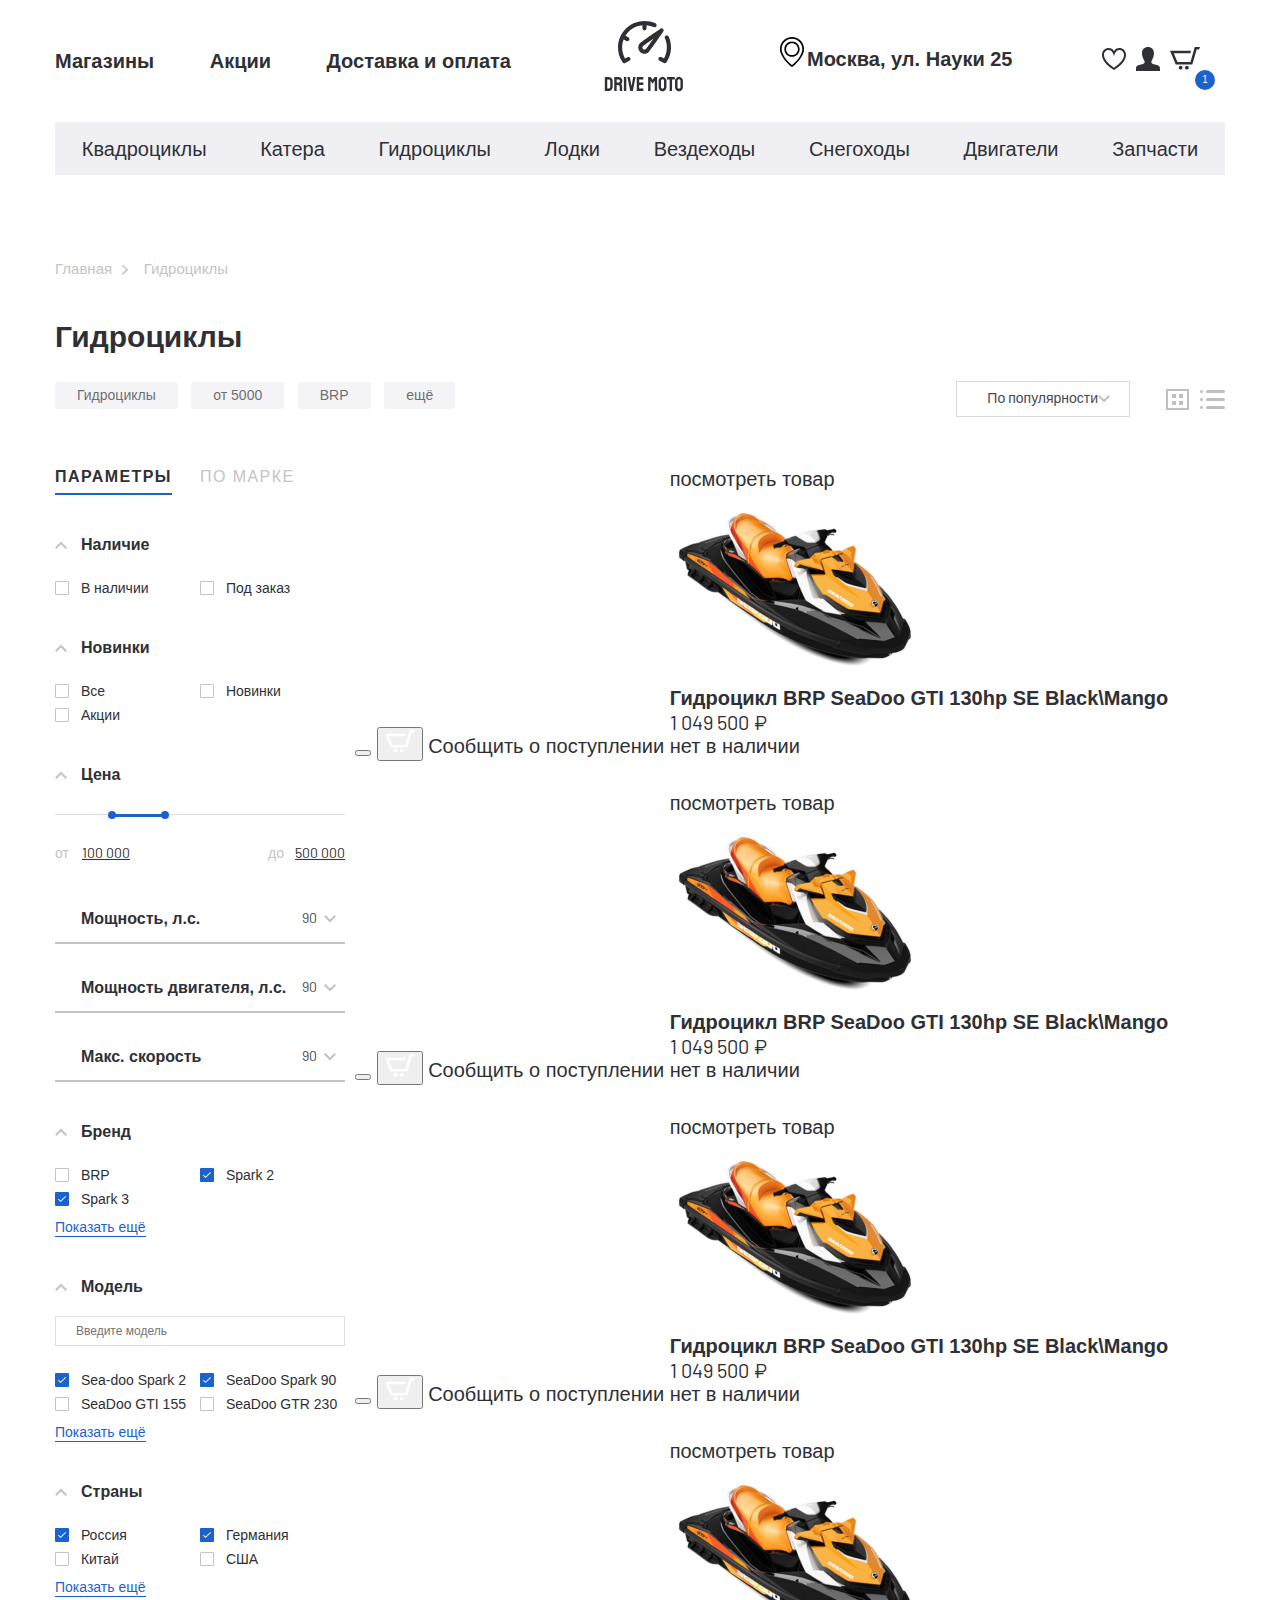
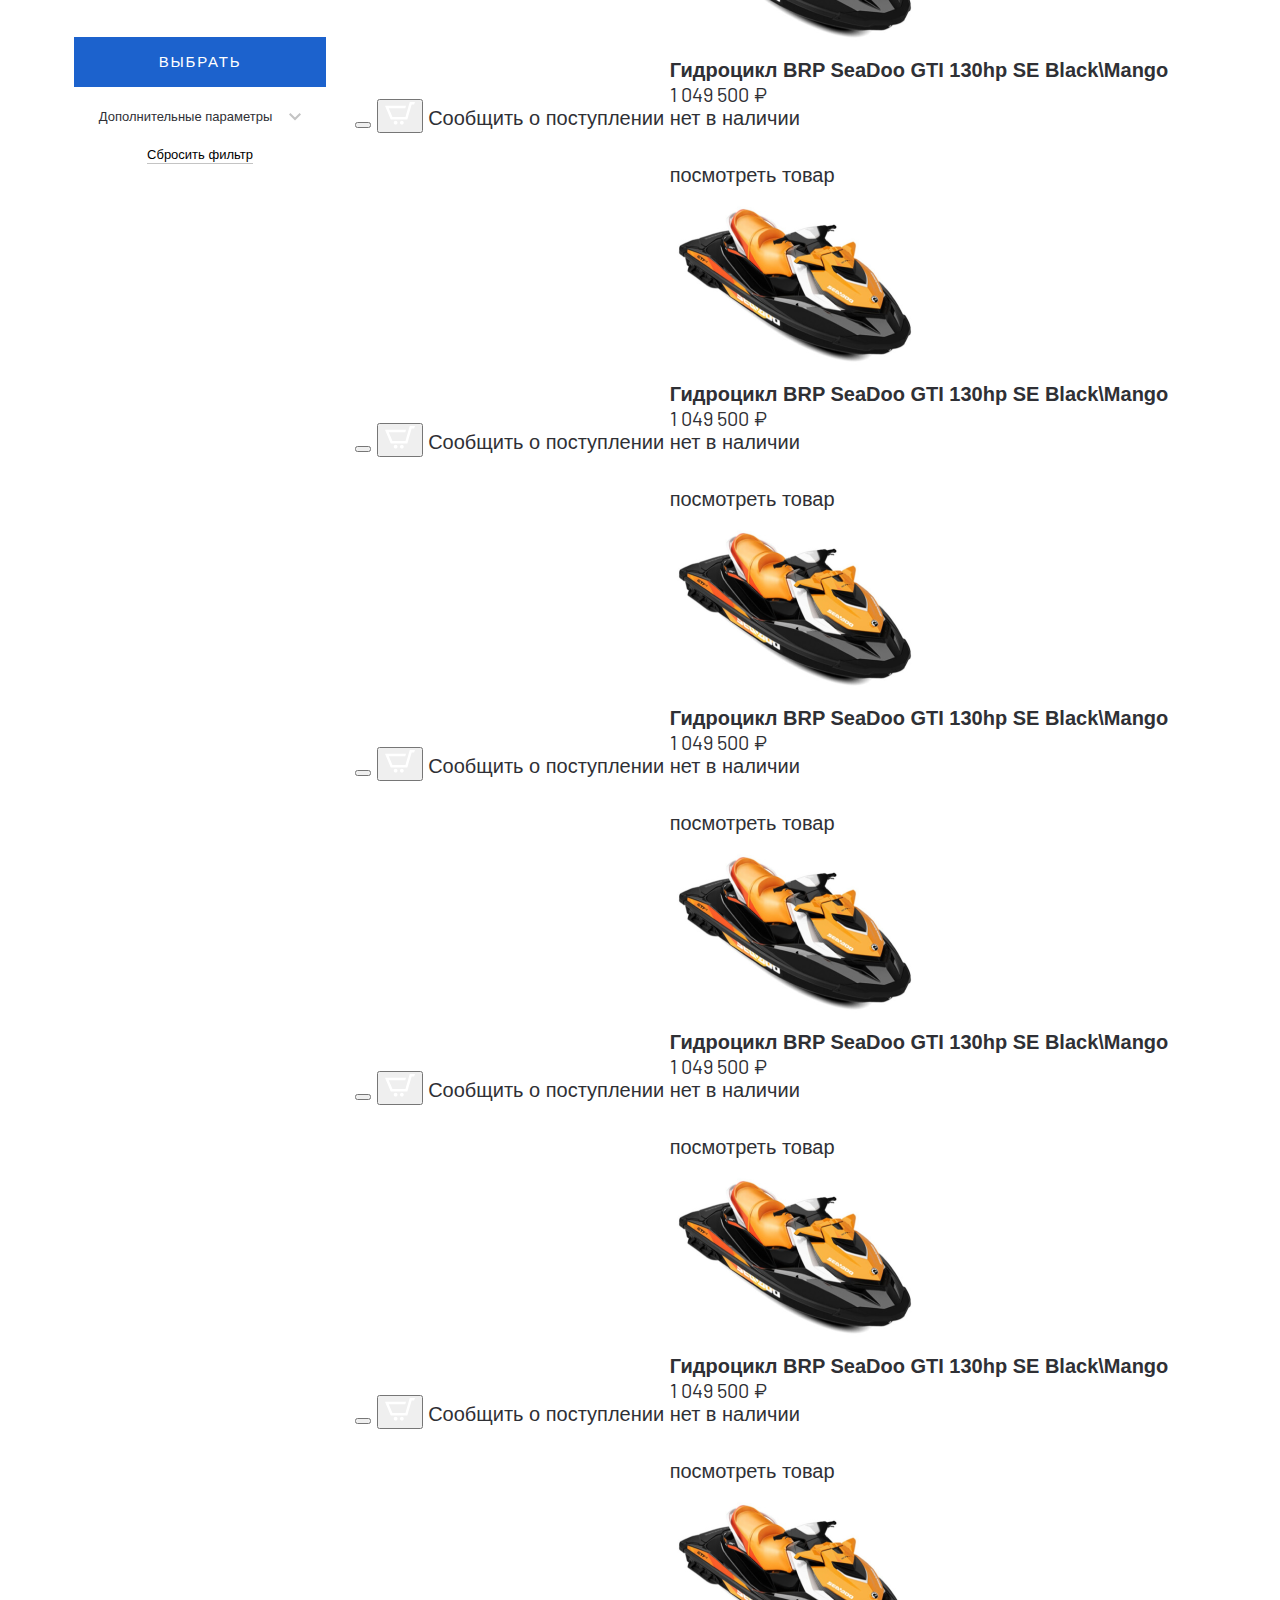
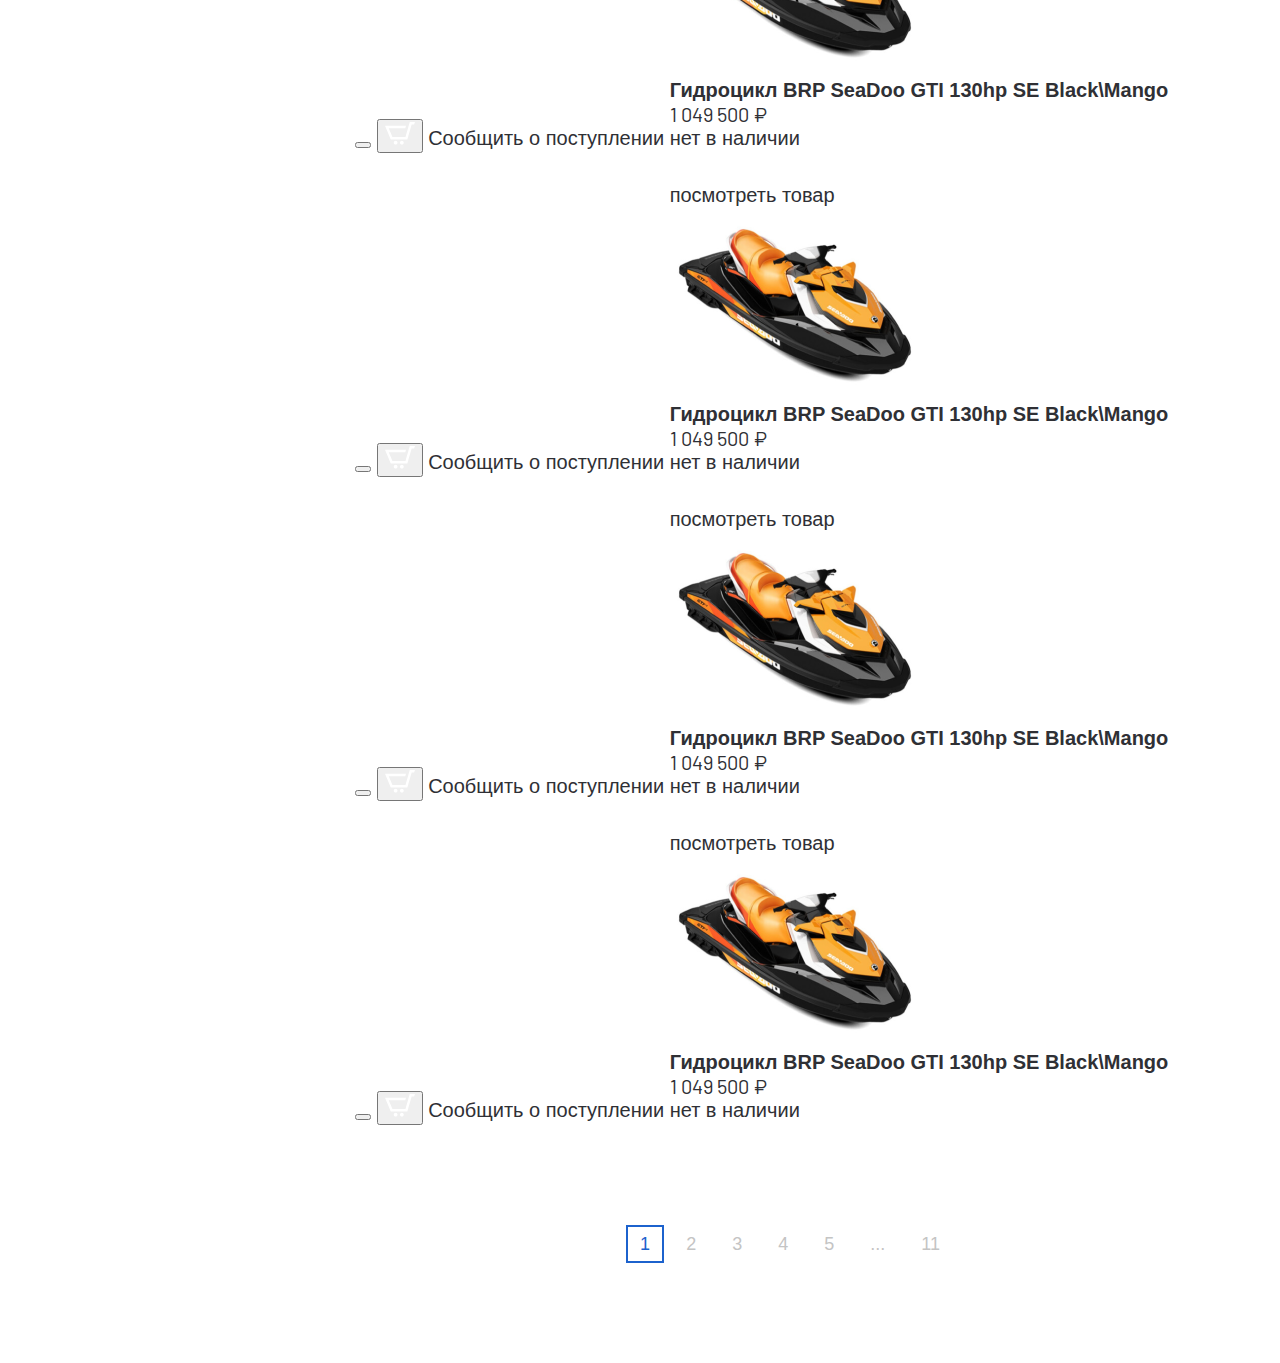
==== commit a8c83d86: "Add goods" ====
--- a/catalog.html
+++ b/catalog.html
@@ -135,12 +135,12 @@
           </select>
           <button class="catalog__filter-btngrid">
             <svg width="23" height="21" viewBox="0 0 23 21" fill="none" xmlns="http://www.w3.org/2000/svg">
-              <rect x="1" y="1" width="21" height="19" stroke="#2F3035" stroke-width="2"/>
-              <rect x="7" y="6" width="2" height="2" fill="#2F3035" stroke="#2F3035" stroke-width="2"/>
-              <rect x="7" y="13" width="2" height="2" fill="#2F3035" stroke="#2F3035" stroke-width="2"/>
-              <rect x="14" y="6" width="2" height="2" fill="#2F3035" stroke="#2F3035" stroke-width="2"/>
-              <rect x="14" y="13" width="2" height="2" fill="#2F3035" stroke="#2F3035" stroke-width="2"/>
-              </svg>              
+              <rect x="1" y="1" width="21" height="19" stroke="#2F3035" stroke-width="2" />
+              <rect x="7" y="6" width="2" height="2" fill="#2F3035" stroke="#2F3035" stroke-width="2" />
+              <rect x="7" y="13" width="2" height="2" fill="#2F3035" stroke="#2F3035" stroke-width="2" />
+              <rect x="14" y="6" width="2" height="2" fill="#2F3035" stroke="#2F3035" stroke-width="2" />
+              <rect x="14" y="13" width="2" height="2" fill="#2F3035" stroke="#2F3035" stroke-width="2" />
+            </svg>
           </button>
           <button class="catalog__filter-btnline">
             <svg width="25" height="19" viewBox="0 0 25 19" fill="none" xmlns="http://www.w3.org/2000/svg">
@@ -252,7 +252,7 @@
                         </select>
                       </div>
                     </li>
-                    
+
                     <li class="aside-filter__item-drop">
                       <p class="aside-filter__item-title filter__item-drop filter__item-drop--active">Бренд</p>
                       <div class="aside-filter__content">
@@ -371,7 +371,7 @@
                       <div class="filter__extra-content">more</div>
                       <button class="filter-btn__reset" type="submit">Сбросить фильтр</button>
                     </li>
-                  </ul>   
+                  </ul>
                 </form>
 
               </div>
@@ -380,19 +380,294 @@
           </div>
         </aside>
         <div class="catalog__inner-list">
-          <!-- product-item__wrapper -->
-          <div class="product-item__wrapper">qaaasasassasaasqwqdqsdqd</div>
-          <div class="product-item__wrapper">qaaasasassasaasqwqdqsdqd</div>
-          <div class="product-item__wrapper">qaaasasassasaasqwqdqsdqd</div>
-          <div class="product-item__wrapper">qaaasasassasaasqwqdqsdqd</div>
-          <div class="product-item__wrapper">qaaasasassasaasqwqdqsdqd</div>
-          <div class="product-item__wrapper">qaaasasassasaasqwqdqsdqd</div>
-          <div class="product-item__wrapper">qaaasasassasaasqwqdqsdqd</div>
-          <div class="product-item__wrapper">qaaasasassasaasqwqdqsdqd</div>
-          <div class="product-item__wrapper">qaaasasassasaasqwqdqsdqd</div>
-          <div class="product-item__wrapper">qaaasasassasaasqwqdqsdqd</div>
-          <div class="product-item__wrapper">qaaasasassasaasqwqdqsdqd</div>
-          <div class="product-item__wrapper">qaaasasassasaasqwqdqsdqd</div>
+          <div class="product-item__wrapper">
+            <button class="product-item__favorite"></button>
+            <button class="product-item__basket">
+              <img src="images/basket-white.svg" alt="basket-white">
+            </button>
+            <a class="product-item__notify-link" href="#">
+              <span>Сообщить о поступлении</span>
+            </a>
+            <a class="product-item" href="#">
+              <p class="product-item__hover-text">
+                посмотреть товар
+              </p>
+              <img class="product-item__img" src="images/gidro-1.png" alt="product-item__img">
+              <h4 class="product-item__title">
+                Гидроцикл BRP SeaDoo GTI 130hp SE Black\Mango
+              </h4>
+              <p class="price product-item__price">
+                1 049 500 ₽
+              </p>
+              <p class="product-item__notify-text">
+                нет в наличии
+              </p>
+            </a>
+          </div>
+          <div class="product-item__wrapper">
+            <button class="product-item__favorite"></button>
+            <button class="product-item__basket">
+              <img src="images/basket-white.svg" alt="basket-white">
+            </button>
+            <a class="product-item__notify-link" href="#">
+              <span>Сообщить о поступлении</span>
+            </a>
+            <a class="product-item" href="#">
+              <p class="product-item__hover-text">
+                посмотреть товар
+              </p>
+              <img class="product-item__img" src="images/gidro-1.png" alt="product-item__img">
+              <h4 class="product-item__title">
+                Гидроцикл BRP SeaDoo GTI 130hp SE Black\Mango
+              </h4>
+              <p class="price product-item__price">
+                1 049 500 ₽
+              </p>
+              <p class="product-item__notify-text">
+                нет в наличии
+              </p>
+            </a>
+          </div>
+          <div class="product-item__wrapper">
+            <button class="product-item__favorite"></button>
+            <button class="product-item__basket">
+              <img src="images/basket-white.svg" alt="basket-white">
+            </button>
+            <a class="product-item__notify-link" href="#">
+              <span>Сообщить о поступлении</span>
+            </a>
+            <a class="product-item" href="#">
+              <p class="product-item__hover-text">
+                посмотреть товар
+              </p>
+              <img class="product-item__img" src="images/gidro-1.png" alt="product-item__img">
+              <h4 class="product-item__title">
+                Гидроцикл BRP SeaDoo GTI 130hp SE Black\Mango
+              </h4>
+              <p class="price product-item__price">
+                1 049 500 ₽
+              </p>
+              <p class="product-item__notify-text">
+                нет в наличии
+              </p>
+            </a>
+          </div>
+          <div class="product-item__wrapper">
+            <button class="product-item__favorite"></button>
+            <button class="product-item__basket">
+              <img src="images/basket-white.svg" alt="basket-white">
+            </button>
+            <a class="product-item__notify-link" href="#">
+              <span>Сообщить о поступлении</span>
+            </a>
+            <a class="product-item" href="#">
+              <p class="product-item__hover-text">
+                посмотреть товар
+              </p>
+              <img class="product-item__img" src="images/gidro-1.png" alt="product-item__img">
+              <h4 class="product-item__title">
+                Гидроцикл BRP SeaDoo GTI 130hp SE Black\Mango
+              </h4>
+              <p class="price product-item__price">
+                1 049 500 ₽
+              </p>
+              <p class="product-item__notify-text">
+                нет в наличии
+              </p>
+            </a>
+          </div>
+          <div class="product-item__wrapper">
+            <button class="product-item__favorite"></button>
+            <button class="product-item__basket">
+              <img src="images/basket-white.svg" alt="basket-white">
+            </button>
+            <a class="product-item__notify-link" href="#">
+              <span>Сообщить о поступлении</span>
+            </a>
+            <a class="product-item" href="#">
+              <p class="product-item__hover-text">
+                посмотреть товар
+              </p>
+              <img class="product-item__img" src="images/gidro-1.png" alt="product-item__img">
+              <h4 class="product-item__title">
+                Гидроцикл BRP SeaDoo GTI 130hp SE Black\Mango
+              </h4>
+              <p class="price product-item__price">
+                1 049 500 ₽
+              </p>
+              <p class="product-item__notify-text">
+                нет в наличии
+              </p>
+            </a>
+          </div>
+          <div class="product-item__wrapper">
+            <button class="product-item__favorite"></button>
+            <button class="product-item__basket">
+              <img src="images/basket-white.svg" alt="basket-white">
+            </button>
+            <a class="product-item__notify-link" href="#">
+              <span>Сообщить о поступлении</span>
+            </a>
+            <a class="product-item" href="#">
+              <p class="product-item__hover-text">
+                посмотреть товар
+              </p>
+              <img class="product-item__img" src="images/gidro-1.png" alt="product-item__img">
+              <h4 class="product-item__title">
+                Гидроцикл BRP SeaDoo GTI 130hp SE Black\Mango
+              </h4>
+              <p class="price product-item__price">
+                1 049 500 ₽
+              </p>
+              <p class="product-item__notify-text">
+                нет в наличии
+              </p>
+            </a>
+          </div>
+          <div class="product-item__wrapper">
+            <button class="product-item__favorite"></button>
+            <button class="product-item__basket">
+              <img src="images/basket-white.svg" alt="basket-white">
+            </button>
+            <a class="product-item__notify-link" href="#">
+              <span>Сообщить о поступлении</span>
+            </a>
+            <a class="product-item" href="#">
+              <p class="product-item__hover-text">
+                посмотреть товар
+              </p>
+              <img class="product-item__img" src="images/gidro-1.png" alt="product-item__img">
+              <h4 class="product-item__title">
+                Гидроцикл BRP SeaDoo GTI 130hp SE Black\Mango
+              </h4>
+              <p class="price product-item__price">
+                1 049 500 ₽
+              </p>
+              <p class="product-item__notify-text">
+                нет в наличии
+              </p>
+            </a>
+          </div>
+          <div class="product-item__wrapper">
+            <button class="product-item__favorite"></button>
+            <button class="product-item__basket">
+              <img src="images/basket-white.svg" alt="basket-white">
+            </button>
+            <a class="product-item__notify-link" href="#">
+              <span>Сообщить о поступлении</span>
+            </a>
+            <a class="product-item" href="#">
+              <p class="product-item__hover-text">
+                посмотреть товар
+              </p>
+              <img class="product-item__img" src="images/gidro-1.png" alt="product-item__img">
+              <h4 class="product-item__title">
+                Гидроцикл BRP SeaDoo GTI 130hp SE Black\Mango
+              </h4>
+              <p class="price product-item__price">
+                1 049 500 ₽
+              </p>
+              <p class="product-item__notify-text">
+                нет в наличии
+              </p>
+            </a>
+          </div>
+          <div class="product-item__wrapper">
+            <button class="product-item__favorite"></button>
+            <button class="product-item__basket">
+              <img src="images/basket-white.svg" alt="basket-white">
+            </button>
+            <a class="product-item__notify-link" href="#">
+              <span>Сообщить о поступлении</span>
+            </a>
+            <a class="product-item" href="#">
+              <p class="product-item__hover-text">
+                посмотреть товар
+              </p>
+              <img class="product-item__img" src="images/gidro-1.png" alt="product-item__img">
+              <h4 class="product-item__title">
+                Гидроцикл BRP SeaDoo GTI 130hp SE Black\Mango
+              </h4>
+              <p class="price product-item__price">
+                1 049 500 ₽
+              </p>
+              <p class="product-item__notify-text">
+                нет в наличии
+              </p>
+            </a>
+          </div>
+          <div class="product-item__wrapper">
+            <button class="product-item__favorite"></button>
+            <button class="product-item__basket">
+              <img src="images/basket-white.svg" alt="basket-white">
+            </button>
+            <a class="product-item__notify-link" href="#">
+              <span>Сообщить о поступлении</span>
+            </a>
+            <a class="product-item" href="#">
+              <p class="product-item__hover-text">
+                посмотреть товар
+              </p>
+              <img class="product-item__img" src="images/gidro-1.png" alt="product-item__img">
+              <h4 class="product-item__title">
+                Гидроцикл BRP SeaDoo GTI 130hp SE Black\Mango
+              </h4>
+              <p class="price product-item__price">
+                1 049 500 ₽
+              </p>
+              <p class="product-item__notify-text">
+                нет в наличии
+              </p>
+            </a>
+          </div>
+          <div class="product-item__wrapper">
+            <button class="product-item__favorite"></button>
+            <button class="product-item__basket">
+              <img src="images/basket-white.svg" alt="basket-white">
+            </button>
+            <a class="product-item__notify-link" href="#">
+              <span>Сообщить о поступлении</span>
+            </a>
+            <a class="product-item" href="#">
+              <p class="product-item__hover-text">
+                посмотреть товар
+              </p>
+              <img class="product-item__img" src="images/gidro-1.png" alt="product-item__img">
+              <h4 class="product-item__title">
+                Гидроцикл BRP SeaDoo GTI 130hp SE Black\Mango
+              </h4>
+              <p class="price product-item__price">
+                1 049 500 ₽
+              </p>
+              <p class="product-item__notify-text">
+                нет в наличии
+              </p>
+            </a>
+          </div>
+          <div class="product-item__wrapper">
+            <button class="product-item__favorite"></button>
+            <button class="product-item__basket">
+              <img src="images/basket-white.svg" alt="basket-white">
+            </button>
+            <a class="product-item__notify-link" href="#">
+              <span>Сообщить о поступлении</span>
+            </a>
+            <a class="product-item" href="#">
+              <p class="product-item__hover-text">
+                посмотреть товар
+              </p>
+              <img class="product-item__img" src="images/gidro-1.png" alt="product-item__img">
+              <h4 class="product-item__title">
+                Гидроцикл BRP SeaDoo GTI 130hp SE Black\Mango
+              </h4>
+              <p class="price product-item__price">
+                1 049 500 ₽
+              </p>
+              <p class="product-item__notify-text">
+                нет в наличии
+              </p>
+            </a>
+          </div>
 
           <div class="pagination">
             <ul class="pagination-list">
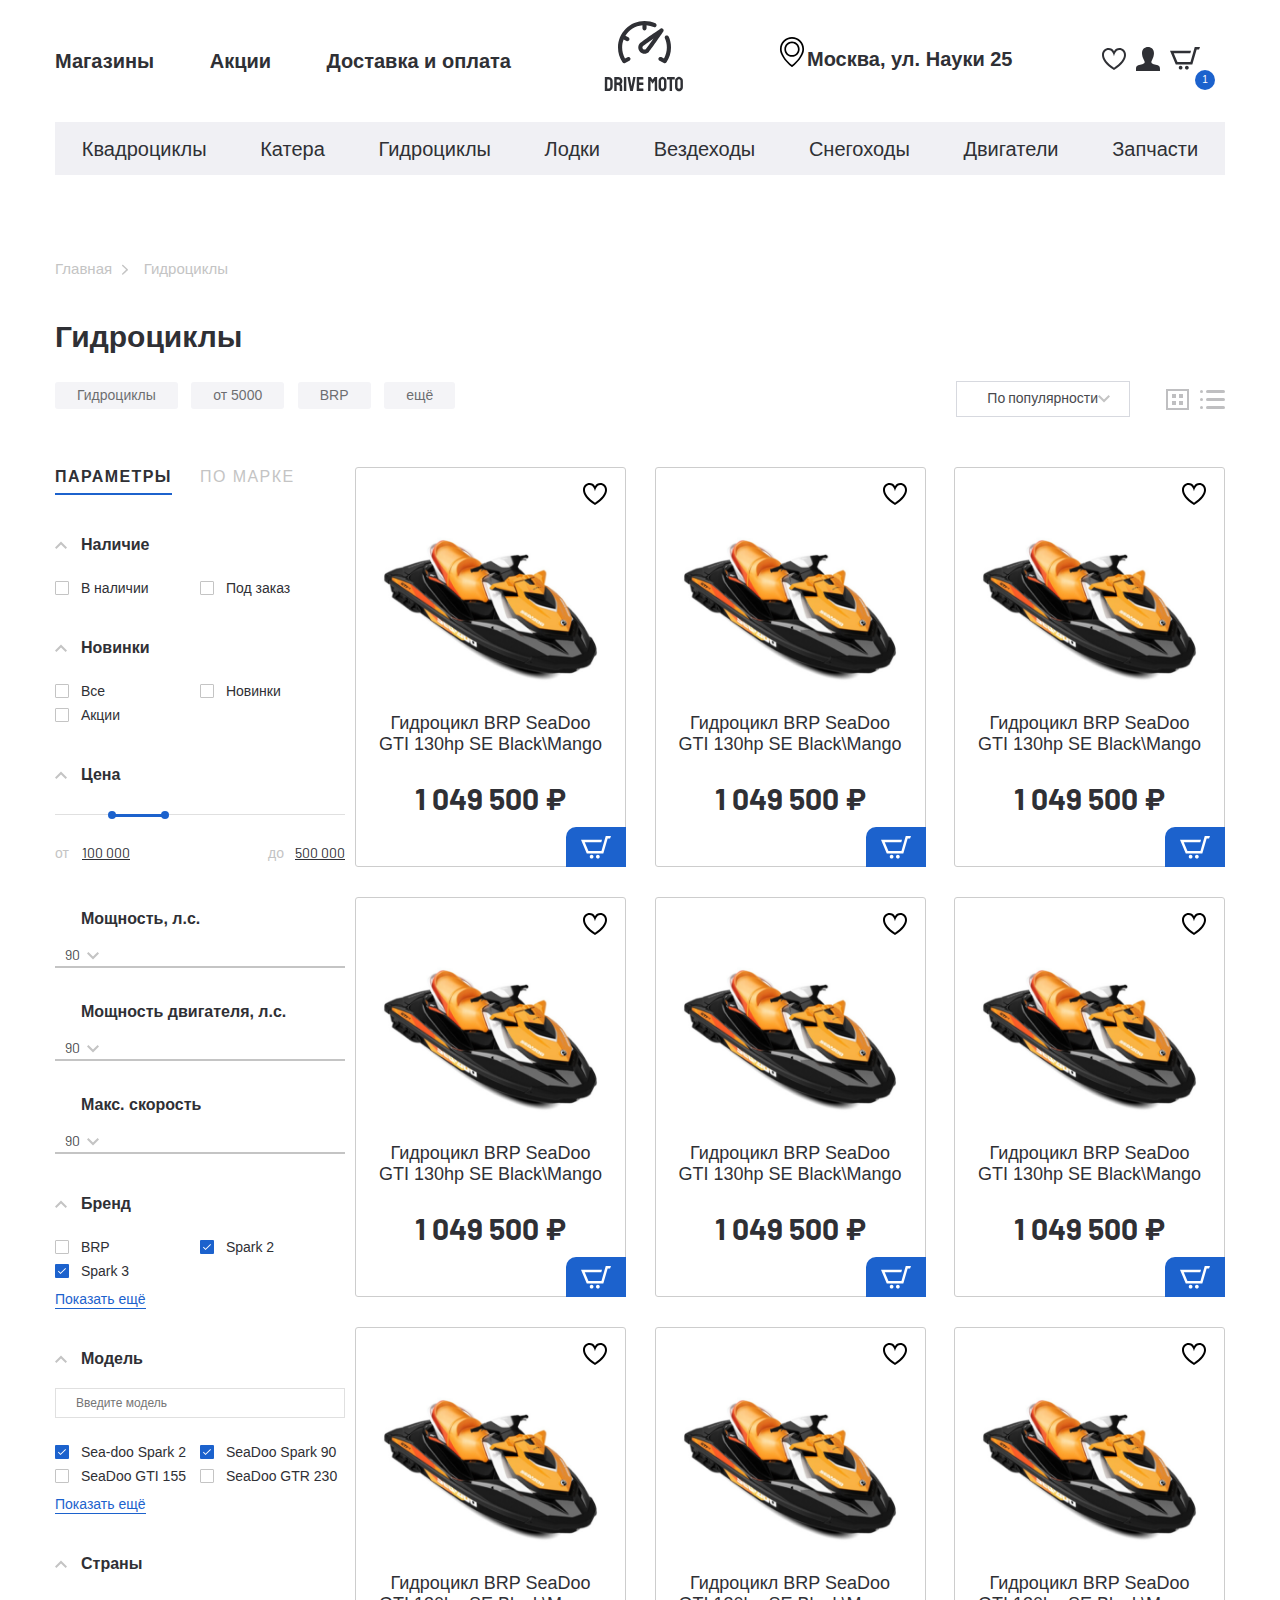
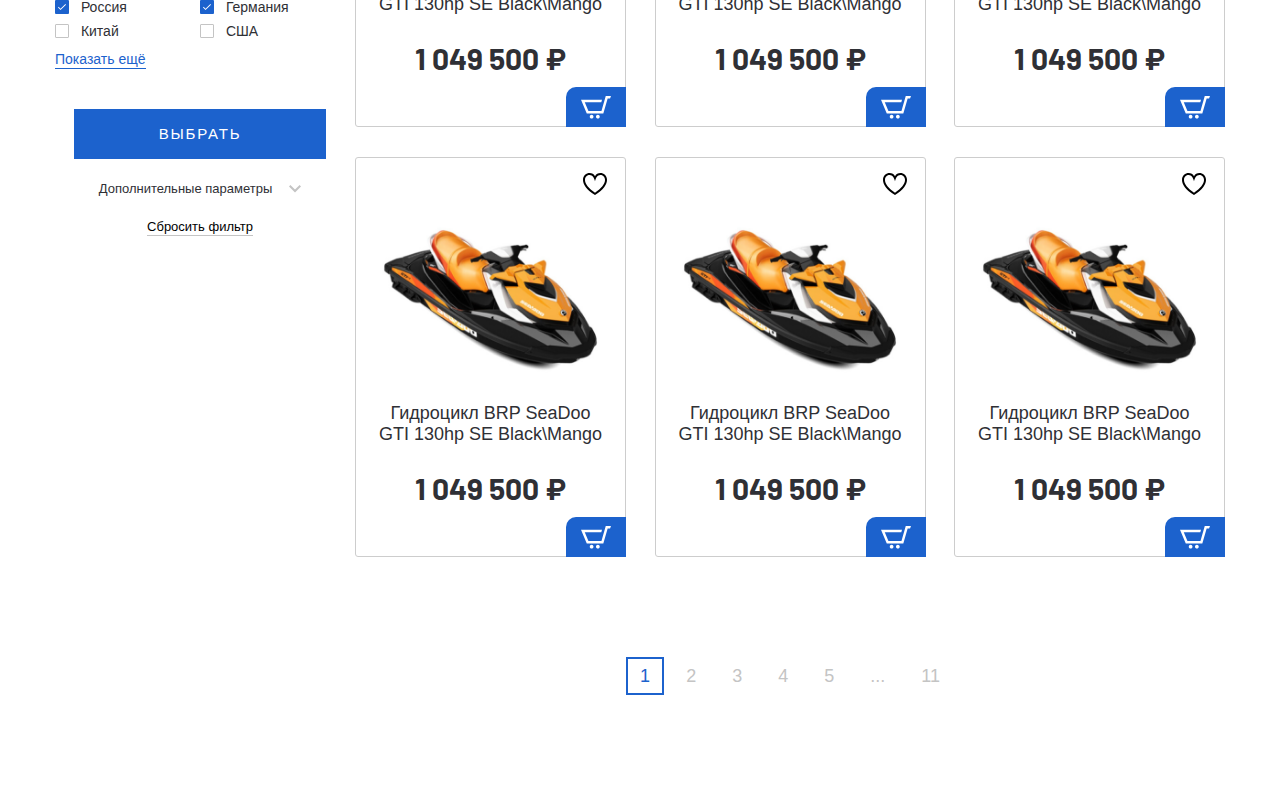
==== commit 597058c1: "Fix goods" ====
--- a/catalog.html
+++ b/catalog.html
@@ -389,271 +389,271 @@
               <span>Сообщить о поступлении</span>
             </a>
             <a class="product-item" href="#">
-              <p class="product-item__hover-text">
-                посмотреть товар
-              </p>
-              <img class="product-item__img" src="images/gidro-1.png" alt="product-item__img">
-              <h4 class="product-item__title">
-                Гидроцикл BRP SeaDoo GTI 130hp SE Black\Mango
-              </h4>
-              <p class="price product-item__price">
-                1 049 500 ₽
-              </p>
-              <p class="product-item__notify-text">
-                нет в наличии
-              </p>
-            </a>
-          </div>
-          <div class="product-item__wrapper">
-            <button class="product-item__favorite"></button>
-            <button class="product-item__basket">
-              <img src="images/basket-white.svg" alt="basket-white">
-            </button>
-            <a class="product-item__notify-link" href="#">
-              <span>Сообщить о поступлении</span>
-            </a>
-            <a class="product-item" href="#">
-              <p class="product-item__hover-text">
-                посмотреть товар
-              </p>
-              <img class="product-item__img" src="images/gidro-1.png" alt="product-item__img">
-              <h4 class="product-item__title">
-                Гидроцикл BRP SeaDoo GTI 130hp SE Black\Mango
-              </h4>
-              <p class="price product-item__price">
-                1 049 500 ₽
-              </p>
-              <p class="product-item__notify-text">
-                нет в наличии
-              </p>
-            </a>
-          </div>
-          <div class="product-item__wrapper">
-            <button class="product-item__favorite"></button>
-            <button class="product-item__basket">
-              <img src="images/basket-white.svg" alt="basket-white">
-            </button>
-            <a class="product-item__notify-link" href="#">
-              <span>Сообщить о поступлении</span>
-            </a>
-            <a class="product-item" href="#">
-              <p class="product-item__hover-text">
-                посмотреть товар
-              </p>
-              <img class="product-item__img" src="images/gidro-1.png" alt="product-item__img">
-              <h4 class="product-item__title">
-                Гидроцикл BRP SeaDoo GTI 130hp SE Black\Mango
-              </h4>
-              <p class="price product-item__price">
-                1 049 500 ₽
-              </p>
-              <p class="product-item__notify-text">
-                нет в наличии
-              </p>
-            </a>
-          </div>
-          <div class="product-item__wrapper">
-            <button class="product-item__favorite"></button>
-            <button class="product-item__basket">
-              <img src="images/basket-white.svg" alt="basket-white">
-            </button>
-            <a class="product-item__notify-link" href="#">
-              <span>Сообщить о поступлении</span>
-            </a>
-            <a class="product-item" href="#">
-              <p class="product-item__hover-text">
-                посмотреть товар
-              </p>
-              <img class="product-item__img" src="images/gidro-1.png" alt="product-item__img">
-              <h4 class="product-item__title">
-                Гидроцикл BRP SeaDoo GTI 130hp SE Black\Mango
-              </h4>
-              <p class="price product-item__price">
-                1 049 500 ₽
-              </p>
-              <p class="product-item__notify-text">
-                нет в наличии
-              </p>
-            </a>
-          </div>
-          <div class="product-item__wrapper">
-            <button class="product-item__favorite"></button>
-            <button class="product-item__basket">
-              <img src="images/basket-white.svg" alt="basket-white">
-            </button>
-            <a class="product-item__notify-link" href="#">
-              <span>Сообщить о поступлении</span>
-            </a>
-            <a class="product-item" href="#">
-              <p class="product-item__hover-text">
-                посмотреть товар
-              </p>
-              <img class="product-item__img" src="images/gidro-1.png" alt="product-item__img">
-              <h4 class="product-item__title">
-                Гидроцикл BRP SeaDoo GTI 130hp SE Black\Mango
-              </h4>
-              <p class="price product-item__price">
-                1 049 500 ₽
-              </p>
-              <p class="product-item__notify-text">
-                нет в наличии
-              </p>
-            </a>
-          </div>
-          <div class="product-item__wrapper">
-            <button class="product-item__favorite"></button>
-            <button class="product-item__basket">
-              <img src="images/basket-white.svg" alt="basket-white">
-            </button>
-            <a class="product-item__notify-link" href="#">
-              <span>Сообщить о поступлении</span>
-            </a>
-            <a class="product-item" href="#">
-              <p class="product-item__hover-text">
-                посмотреть товар
-              </p>
-              <img class="product-item__img" src="images/gidro-1.png" alt="product-item__img">
-              <h4 class="product-item__title">
-                Гидроцикл BRP SeaDoo GTI 130hp SE Black\Mango
-              </h4>
-              <p class="price product-item__price">
-                1 049 500 ₽
-              </p>
-              <p class="product-item__notify-text">
-                нет в наличии
-              </p>
-            </a>
-          </div>
-          <div class="product-item__wrapper">
-            <button class="product-item__favorite"></button>
-            <button class="product-item__basket">
-              <img src="images/basket-white.svg" alt="basket-white">
-            </button>
-            <a class="product-item__notify-link" href="#">
-              <span>Сообщить о поступлении</span>
-            </a>
-            <a class="product-item" href="#">
-              <p class="product-item__hover-text">
-                посмотреть товар
-              </p>
-              <img class="product-item__img" src="images/gidro-1.png" alt="product-item__img">
-              <h4 class="product-item__title">
-                Гидроцикл BRP SeaDoo GTI 130hp SE Black\Mango
-              </h4>
-              <p class="price product-item__price">
-                1 049 500 ₽
-              </p>
-              <p class="product-item__notify-text">
-                нет в наличии
-              </p>
-            </a>
-          </div>
-          <div class="product-item__wrapper">
-            <button class="product-item__favorite"></button>
-            <button class="product-item__basket">
-              <img src="images/basket-white.svg" alt="basket-white">
-            </button>
-            <a class="product-item__notify-link" href="#">
-              <span>Сообщить о поступлении</span>
-            </a>
-            <a class="product-item" href="#">
-              <p class="product-item__hover-text">
-                посмотреть товар
-              </p>
-              <img class="product-item__img" src="images/gidro-1.png" alt="product-item__img">
-              <h4 class="product-item__title">
-                Гидроцикл BRP SeaDoo GTI 130hp SE Black\Mango
-              </h4>
-              <p class="price product-item__price">
-                1 049 500 ₽
-              </p>
-              <p class="product-item__notify-text">
-                нет в наличии
-              </p>
-            </a>
-          </div>
-          <div class="product-item__wrapper">
-            <button class="product-item__favorite"></button>
-            <button class="product-item__basket">
-              <img src="images/basket-white.svg" alt="basket-white">
-            </button>
-            <a class="product-item__notify-link" href="#">
-              <span>Сообщить о поступлении</span>
-            </a>
-            <a class="product-item" href="#">
-              <p class="product-item__hover-text">
-                посмотреть товар
-              </p>
-              <img class="product-item__img" src="images/gidro-1.png" alt="product-item__img">
-              <h4 class="product-item__title">
-                Гидроцикл BRP SeaDoo GTI 130hp SE Black\Mango
-              </h4>
-              <p class="price product-item__price">
-                1 049 500 ₽
-              </p>
-              <p class="product-item__notify-text">
-                нет в наличии
-              </p>
-            </a>
-          </div>
-          <div class="product-item__wrapper">
-            <button class="product-item__favorite"></button>
-            <button class="product-item__basket">
-              <img src="images/basket-white.svg" alt="basket-white">
-            </button>
-            <a class="product-item__notify-link" href="#">
-              <span>Сообщить о поступлении</span>
-            </a>
-            <a class="product-item" href="#">
-              <p class="product-item__hover-text">
-                посмотреть товар
-              </p>
-              <img class="product-item__img" src="images/gidro-1.png" alt="product-item__img">
-              <h4 class="product-item__title">
-                Гидроцикл BRP SeaDoo GTI 130hp SE Black\Mango
-              </h4>
-              <p class="price product-item__price">
-                1 049 500 ₽
-              </p>
-              <p class="product-item__notify-text">
-                нет в наличии
-              </p>
-            </a>
-          </div>
-          <div class="product-item__wrapper">
-            <button class="product-item__favorite"></button>
-            <button class="product-item__basket">
-              <img src="images/basket-white.svg" alt="basket-white">
-            </button>
-            <a class="product-item__notify-link" href="#">
-              <span>Сообщить о поступлении</span>
-            </a>
-            <a class="product-item" href="#">
-              <p class="product-item__hover-text">
-                посмотреть товар
-              </p>
-              <img class="product-item__img" src="images/gidro-1.png" alt="product-item__img">
-              <h4 class="product-item__title">
-                Гидроцикл BRP SeaDoo GTI 130hp SE Black\Mango
-              </h4>
-              <p class="price product-item__price">
-                1 049 500 ₽
-              </p>
-              <p class="product-item__notify-text">
-                нет в наличии
-              </p>
-            </a>
-          </div>
-          <div class="product-item__wrapper">
-            <button class="product-item__favorite"></button>
-            <button class="product-item__basket">
-              <img src="images/basket-white.svg" alt="basket-white">
-            </button>
-            <a class="product-item__notify-link" href="#">
-              <span>Сообщить о поступлении</span>
-            </a>
-            <a class="product-item" href="#">
-              <p class="product-item__hover-text">
+              <p class="product-item__hover-text fix">
+                посмотреть товар
+              </p>
+              <img class="product-item__img" src="images/gidro-1.png" alt="product-item__img">
+              <h4 class="product-item__title">
+                Гидроцикл BRP SeaDoo GTI 130hp SE Black\Mango
+              </h4>
+              <p class="price product-item__price">
+                1 049 500 ₽
+              </p>
+              <p class="product-item__notify-text">
+                нет в наличии
+              </p>
+            </a>
+          </div>
+          <div class="product-item__wrapper">
+            <button class="product-item__favorite"></button>
+            <button class="product-item__basket">
+              <img src="images/basket-white.svg" alt="basket-white">
+            </button>
+            <a class="product-item__notify-link" href="#">
+              <span>Сообщить о поступлении</span>
+            </a>
+            <a class="product-item" href="#">
+              <p class="product-item__hover-text fix">
+                посмотреть товар
+              </p>
+              <img class="product-item__img" src="images/gidro-1.png" alt="product-item__img">
+              <h4 class="product-item__title">
+                Гидроцикл BRP SeaDoo GTI 130hp SE Black\Mango
+              </h4>
+              <p class="price product-item__price">
+                1 049 500 ₽
+              </p>
+              <p class="product-item__notify-text">
+                нет в наличии
+              </p>
+            </a>
+          </div>
+          <div class="product-item__wrapper">
+            <button class="product-item__favorite"></button>
+            <button class="product-item__basket">
+              <img src="images/basket-white.svg" alt="basket-white">
+            </button>
+            <a class="product-item__notify-link" href="#">
+              <span>Сообщить о поступлении</span>
+            </a>
+            <a class="product-item" href="#">
+              <p class="product-item__hover-text fix">
+                посмотреть товар
+              </p>
+              <img class="product-item__img" src="images/gidro-1.png" alt="product-item__img">
+              <h4 class="product-item__title">
+                Гидроцикл BRP SeaDoo GTI 130hp SE Black\Mango
+              </h4>
+              <p class="price product-item__price">
+                1 049 500 ₽
+              </p>
+              <p class="product-item__notify-text">
+                нет в наличии
+              </p>
+            </a>
+          </div>
+          <div class="product-item__wrapper">
+            <button class="product-item__favorite"></button>
+            <button class="product-item__basket">
+              <img src="images/basket-white.svg" alt="basket-white">
+            </button>
+            <a class="product-item__notify-link" href="#">
+              <span>Сообщить о поступлении</span>
+            </a>
+            <a class="product-item" href="#">
+              <p class="product-item__hover-text fix">
+                посмотреть товар
+              </p>
+              <img class="product-item__img" src="images/gidro-1.png" alt="product-item__img">
+              <h4 class="product-item__title">
+                Гидроцикл BRP SeaDoo GTI 130hp SE Black\Mango
+              </h4>
+              <p class="price product-item__price">
+                1 049 500 ₽
+              </p>
+              <p class="product-item__notify-text">
+                нет в наличии
+              </p>
+            </a>
+          </div>
+          <div class="product-item__wrapper">
+            <button class="product-item__favorite"></button>
+            <button class="product-item__basket">
+              <img src="images/basket-white.svg" alt="basket-white">
+            </button>
+            <a class="product-item__notify-link" href="#">
+              <span>Сообщить о поступлении</span>
+            </a>
+            <a class="product-item" href="#">
+              <p class="product-item__hover-text fix">
+                посмотреть товар
+              </p>
+              <img class="product-item__img" src="images/gidro-1.png" alt="product-item__img">
+              <h4 class="product-item__title">
+                Гидроцикл BRP SeaDoo GTI 130hp SE Black\Mango
+              </h4>
+              <p class="price product-item__price">
+                1 049 500 ₽
+              </p>
+              <p class="product-item__notify-text">
+                нет в наличии
+              </p>
+            </a>
+          </div>
+          <div class="product-item__wrapper">
+            <button class="product-item__favorite"></button>
+            <button class="product-item__basket">
+              <img src="images/basket-white.svg" alt="basket-white">
+            </button>
+            <a class="product-item__notify-link" href="#">
+              <span>Сообщить о поступлении</span>
+            </a>
+            <a class="product-item" href="#">
+              <p class="product-item__hover-text fix">
+                посмотреть товар
+              </p>
+              <img class="product-item__img" src="images/gidro-1.png" alt="product-item__img">
+              <h4 class="product-item__title">
+                Гидроцикл BRP SeaDoo GTI 130hp SE Black\Mango
+              </h4>
+              <p class="price product-item__price">
+                1 049 500 ₽
+              </p>
+              <p class="product-item__notify-text">
+                нет в наличии
+              </p>
+            </a>
+          </div>
+          <div class="product-item__wrapper">
+            <button class="product-item__favorite"></button>
+            <button class="product-item__basket">
+              <img src="images/basket-white.svg" alt="basket-white">
+            </button>
+            <a class="product-item__notify-link" href="#">
+              <span>Сообщить о поступлении</span>
+            </a>
+            <a class="product-item" href="#">
+              <p class="product-item__hover-text fix">
+                посмотреть товар
+              </p>
+              <img class="product-item__img" src="images/gidro-1.png" alt="product-item__img">
+              <h4 class="product-item__title">
+                Гидроцикл BRP SeaDoo GTI 130hp SE Black\Mango
+              </h4>
+              <p class="price product-item__price">
+                1 049 500 ₽
+              </p>
+              <p class="product-item__notify-text">
+                нет в наличии
+              </p>
+            </a>
+          </div>
+          <div class="product-item__wrapper">
+            <button class="product-item__favorite"></button>
+            <button class="product-item__basket">
+              <img src="images/basket-white.svg" alt="basket-white">
+            </button>
+            <a class="product-item__notify-link" href="#">
+              <span>Сообщить о поступлении</span>
+            </a>
+            <a class="product-item" href="#">
+              <p class="product-item__hover-text fix">
+                посмотреть товар
+              </p>
+              <img class="product-item__img" src="images/gidro-1.png" alt="product-item__img">
+              <h4 class="product-item__title">
+                Гидроцикл BRP SeaDoo GTI 130hp SE Black\Mango
+              </h4>
+              <p class="price product-item__price">
+                1 049 500 ₽
+              </p>
+              <p class="product-item__notify-text">
+                нет в наличии
+              </p>
+            </a>
+          </div>
+          <div class="product-item__wrapper">
+            <button class="product-item__favorite"></button>
+            <button class="product-item__basket">
+              <img src="images/basket-white.svg" alt="basket-white">
+            </button>
+            <a class="product-item__notify-link" href="#">
+              <span>Сообщить о поступлении</span>
+            </a>
+            <a class="product-item" href="#">
+              <p class="product-item__hover-text fix">
+                посмотреть товар
+              </p>
+              <img class="product-item__img" src="images/gidro-1.png" alt="product-item__img">
+              <h4 class="product-item__title">
+                Гидроцикл BRP SeaDoo GTI 130hp SE Black\Mango
+              </h4>
+              <p class="price product-item__price">
+                1 049 500 ₽
+              </p>
+              <p class="product-item__notify-text">
+                нет в наличии
+              </p>
+            </a>
+          </div>
+          <div class="product-item__wrapper">
+            <button class="product-item__favorite"></button>
+            <button class="product-item__basket">
+              <img src="images/basket-white.svg" alt="basket-white">
+            </button>
+            <a class="product-item__notify-link" href="#">
+              <span>Сообщить о поступлении</span>
+            </a>
+            <a class="product-item" href="#">
+              <p class="product-item__hover-text fix">
+                посмотреть товар
+              </p>
+              <img class="product-item__img" src="images/gidro-1.png" alt="product-item__img">
+              <h4 class="product-item__title">
+                Гидроцикл BRP SeaDoo GTI 130hp SE Black\Mango
+              </h4>
+              <p class="price product-item__price">
+                1 049 500 ₽
+              </p>
+              <p class="product-item__notify-text">
+                нет в наличии
+              </p>
+            </a>
+          </div>
+          <div class="product-item__wrapper">
+            <button class="product-item__favorite"></button>
+            <button class="product-item__basket">
+              <img src="images/basket-white.svg" alt="basket-white">
+            </button>
+            <a class="product-item__notify-link" href="#">
+              <span>Сообщить о поступлении</span>
+            </a>
+            <a class="product-item" href="#">
+              <p class="product-item__hover-text fix">
+                посмотреть товар
+              </p>
+              <img class="product-item__img" src="images/gidro-1.png" alt="product-item__img">
+              <h4 class="product-item__title">
+                Гидроцикл BRP SeaDoo GTI 130hp SE Black\Mango
+              </h4>
+              <p class="price product-item__price">
+                1 049 500 ₽
+              </p>
+              <p class="product-item__notify-text">
+                нет в наличии
+              </p>
+            </a>
+          </div>
+          <div class="product-item__wrapper">
+            <button class="product-item__favorite"></button>
+            <button class="product-item__basket">
+              <img src="images/basket-white.svg" alt="basket-white">
+            </button>
+            <a class="product-item__notify-link" href="#">
+              <span>Сообщить о поступлении</span>
+            </a>
+            <a class="product-item" href="#">
+              <p class="product-item__hover-text fix">
                 посмотреть товар
               </p>
               <img class="product-item__img" src="images/gidro-1.png" alt="product-item__img">
--- a/css/style.css
+++ b/css/style.css
@@ -161,7 +161,8 @@
     max-width: 870px;
 }
 
-.banner-section__slider-btn {
+.banner-section__slider-btn,
+.product-slider__slider-btn {
     position: absolute;
     top: 50%;
     transform: translateY(-50%);
@@ -207,7 +208,7 @@
     cursor: pointer;
 }
 
-.slick-active button {
+.slick-active li button {
     background-color: #fff;
 }
 
@@ -327,18 +328,18 @@
     padding: 11px 26px 12px;
 }
 
-.search__tabs-item-active {
+.search__tabs-item.tab-active {
     border-radius: 5px;
     background: #F0F0F4;
     font-family: 'SFProDisplay-Bold', sans-serif;
     font-weight: 700;
 }
 
-.search__content-item {
+.tabs-content {
     display: none;
 }
 
-.search__content-item-active {
+.tabs-content.tabs-content-active {
     display: block;
 }
 
@@ -429,14 +430,6 @@
     line-height: 17px;
     color: #C4C4C4;
 }
-
-
-
-
-
-
-
-
 
 .breadcrumbs{
     margin-bottom: 40px;
@@ -781,6 +774,258 @@
 .filter__item-list{
     padding-top: 34px;
     border-bottom: 2px solid #C4C4C4;
+}
+
+.products__title {
+    font-family: 'Barlow', sans-serif;
+    font-size: 25px;
+    line-height: 30px;
+    font-weight: 700;
+    margin-bottom: 25px;
+}
+
+.products__tabs {
+    margin-bottom: 25px;
+}
+
+.products__tab {
+    padding-bottom: 12px;
+}
+
+.products__tab.tab-active {
+    border-bottom: 2px solid #1C62CD;
+}
+
+.products__tab + .products__tab {
+    margin-left: 25px;
+}
+
+.product-item__wrapper {
+    position: relative;
+    width: 271px;
+}
+
+.product-item {
+    min-height: 400px;
+    border: 1px solid #CDCDCD;
+    border-radius: 3px;
+    text-align: center;
+    padding: 52px 20px 31px;
+    transition: all .3s;
+}
+
+.product-item__favorite {
+    position: absolute;
+    top: 16px;
+    right: 19px;
+    width: 24px;
+    height: 22px;
+    background-color: transparent;
+    border: none;
+    outline: none;
+    z-index: 5;
+}
+
+.product-item__favorite::before {
+    content: '';
+    background-image: url('../images/favorite.svg');
+    position: absolute;
+    width: 24px;
+    height: 22px;
+    top: 0;
+    left: 0;
+}
+
+.product-item__favorite-active::before {
+    background-image: url('../images/favorite-active.svg');
+}
+
+.product-item__basket {
+    position: absolute;
+    padding-top: 7px;
+    cursor: pointer;
+    width: 60px;
+    height: 40px;
+    background: #1C62CD;
+    border-radius: 10px 0px 0px 0px;
+    border: none;
+    bottom: 0;
+    right: 0;
+    z-index: 10;
+}
+
+.product-item__title {
+    padding: 14px 0 25px;
+    font-family: 'SFProDisplay-Regular', sans-serif;
+    font-weight: 400;
+    font-size: 18px;
+    line-height: 21px;
+}
+
+.product-item__price {
+    font-weight: 700;
+    font-size: 30px;
+    line-height: 36px;
+}
+
+.product-item__hover-text {
+    padding: 18px 21px;
+    background-color: rgba(255, 255, 255, .9);
+    box-shadow: 0px 0px 15px rgba(0, 0, 0, 0.2);
+    border-radius: 3px;
+    display: inline-block;
+    position: absolute;
+    top: 30%;
+    opacity: 0;
+    transition: all .3s;
+}
+
+.fix{
+    margin-left: 10px;
+    margin-top: -10px;
+}
+
+.product-item:hover .product-item__hover-text {
+    opacity: 1;
+    color: #2F3035;
+}
+
+.product-item:hover {
+    box-shadow: 3px 3px 20px rgba(50, 50, 50, 0.25);
+    color: #1C62CD;
+}
+
+.product-item:hover .product-item__notify-text {
+    color: #2F3035;
+}
+
+.product-item-sale::before {
+    content: "SALE";
+    padding: 8px 15px;
+    background-color: #1C62CD;
+    color: #fff;
+    position: absolute;
+    left: 0;
+    top: 0;
+    font-size: 12px;
+    line-height: 14px;
+    letter-spacing: 0.07em;
+}
+
+.product-item__wrapper.product-item__not-available .product-item__price {
+    display: none;
+}
+
+.product-item__notify-text {
+    display: none;
+    font-size: 18px;
+    line-height: 21px;
+    font-weight: bold;
+}
+
+.product-item__wrapper.product-item__not-available .product-item__notify-text {
+    display: block;
+}
+
+.product-item__wrapper.product-item__not-available .product-item__basket {
+    display: none;
+}
+
+.product-item__notify-link {
+    display: none;
+}
+.product-item__wrapper.product-item__not-available .product-item__title {
+    padding-bottom: 13px;
+}
+
+.product-item__wrapper.product-item__not-available .product-item__notify-link {
+    display: block;
+    position: absolute;
+    bottom: 20px;
+    color: #1C62CD;
+    font-size: 16px;
+    line-height: 19px;
+    left: 0;
+    right: 0;
+    text-align: center;
+}
+.product-item__wrapper.product-item__not-available .product-item__notify-link span {
+    border-bottom: 1px solid #1C62CD;
+}
+
+.product-slider__slider-btnprev {
+    left: -40px;
+}
+
+.product-slider__slider-btnnext {
+    right: -40px;
+}
+
+.slick-slide img {
+    display: inline;
+}
+
+.product__more {
+    text-align: center;
+    margin: 35px 0 0;
+}
+
+.product__more-link {
+    font-size: 18px;
+    line-height: 15px;
+    letter-spacing: 0.12em;
+    text-transform: uppercase;
+    background: #F0F0F4;
+    padding: 16px 43px;
+}
+
+.banner {
+    margin-bottom: 60px;
+}
+
+.products {
+    margin-bottom: 80px;
+}
+
+.footer {
+    background: #F0F0F4;
+}
+
+.footer__bottom {
+    padding: 46px 0 22px;
+    display: flex;
+    justify-content: center;
+}
+
+.footer__bottom-link {
+    font-size: 10px;
+    line-height: 12px;
+    color: #48494D;
+    margin: 0 40px;
+}
+
+.footer__top {
+    padding-top: 43px;
+}
+
+.footer__top-inner {
+    display: flex;
+    justify-content: space-between;
+}
+
+.footer__top-newsletter.footer__top-item {
+    width: 295px;
+    margin-right: 250px;
+}
+
+.footer__top-title {
+    font-weight: 700;
+    font-size: 14px;
+    line-height: 17px;
+}
+
+.footer-form {
+    margin-top: 34px;
     display: flex;
     justify-content: space-between;
 }
@@ -957,4 +1202,155 @@
     line-height: 16px;
     border-bottom: 1px solid #C4C4C4;
     font-size: 13px;
+}
+
+.footer-form__input {
+    background-color: #fff;
+    border: none;
+    line-height: 17px;
+    font-size: 14px;
+    padding: 0 12px;
+}
+
+.footer-form__input::placeholder {
+    color: #C4C4C4;
+}
+
+.footer-form__btn {
+    text-transform: uppercase;
+    padding: 10px 16px;
+    border: none;
+    background-color: #1C62CD;
+    color: #fff;
+    font-family: 'SFProDisplay-Semibold', sans-serif;
+    font-weight: 600;
+    font-size: 11px;
+    line-height: 13px;
+    letter-spacing: 0.12em;
+}
+
+.footer__top-item {
+    width: 200px;
+}
+
+.footer-list {
+    font-size: 14px;
+    line-height: 22px;
+}
+
+.footer__top-social.footer__top-item {
+    width: 250px;
+}
+
+.social-list {
+    display: flex;
+    align-items: center;
+    height: 100%;
+}
+
+.social-list__item + .social-list__item {
+    margin-left: 30px;
+}
+
+.adress-wrapper {
+    display: flex;
+    justify-content: space-between;
+}
+
+.adress-title,
+.adress-time__title {
+    font-family: 'Barlow', sans-serif;
+    font-size: 25px;
+    line-height: 30px;
+    font-weight: 700;
+    margin-bottom: 30px;
+}
+
+.adress-title span {
+    font-weight: 400;
+}
+
+.adress-time__inner {
+    padding: 0 80px;
+    text-align: center;
+}
+
+.working-mode__wrapper {
+    text-align: left;
+}
+
+.working-time span {
+    font-weight: 700;
+    color: #1C62CD;
+}
+
+.payment-title {
+    font-family: 'Barlow', sans-serif;
+    font-size: 32px;
+    line-height: 30px;
+    font-weight: 700;
+    margin-bottom: 10px;
+}
+
+.payment-about {
+    font-weight: 400;
+    line-height: 20px;
+    font-size: 16px;
+    color: #656464;
+    margin-bottom: 10px;
+}
+
+.various-title {
+    font-family: 'Barlow', sans-serif;
+    font-size: 25px;
+    line-height: 30px;
+    font-weight: 700;
+    margin-bottom: 10px;
+}
+
+.various__inner {
+    margin-left: 15px;
+    margin-bottom: 30px;
+}
+
+.cash-title {
+    font-weight: 700;
+    line-height: 20px;
+    font-size: 20px;
+    margin-bottom: 5px;
+    color: #1C62CD;
+}
+
+.cash-about,
+.card-about {
+    font-weight: 400;
+    line-height: 20px;
+    font-size: 16px;
+    color: #656464;
+}
+
+.cash-list li,
+.card-list li {
+    list-style: square;
+    font-weight: 400;
+    line-height: 20px;
+    font-size: 16px;
+    color: #656464;
+    margin-left: 15px;
+}
+
+.card-title {
+    font-weight: 700;
+    line-height: 20px;
+    font-size: 20px;
+    margin: 10px 0 5px;
+    color: #1C62CD;
+}
+
+.payment-systems {
+    font-weight: 400;
+    line-height: 20px;
+    font-size: 16px;
+    color: #656464;
+    margin-top: 5px;
 }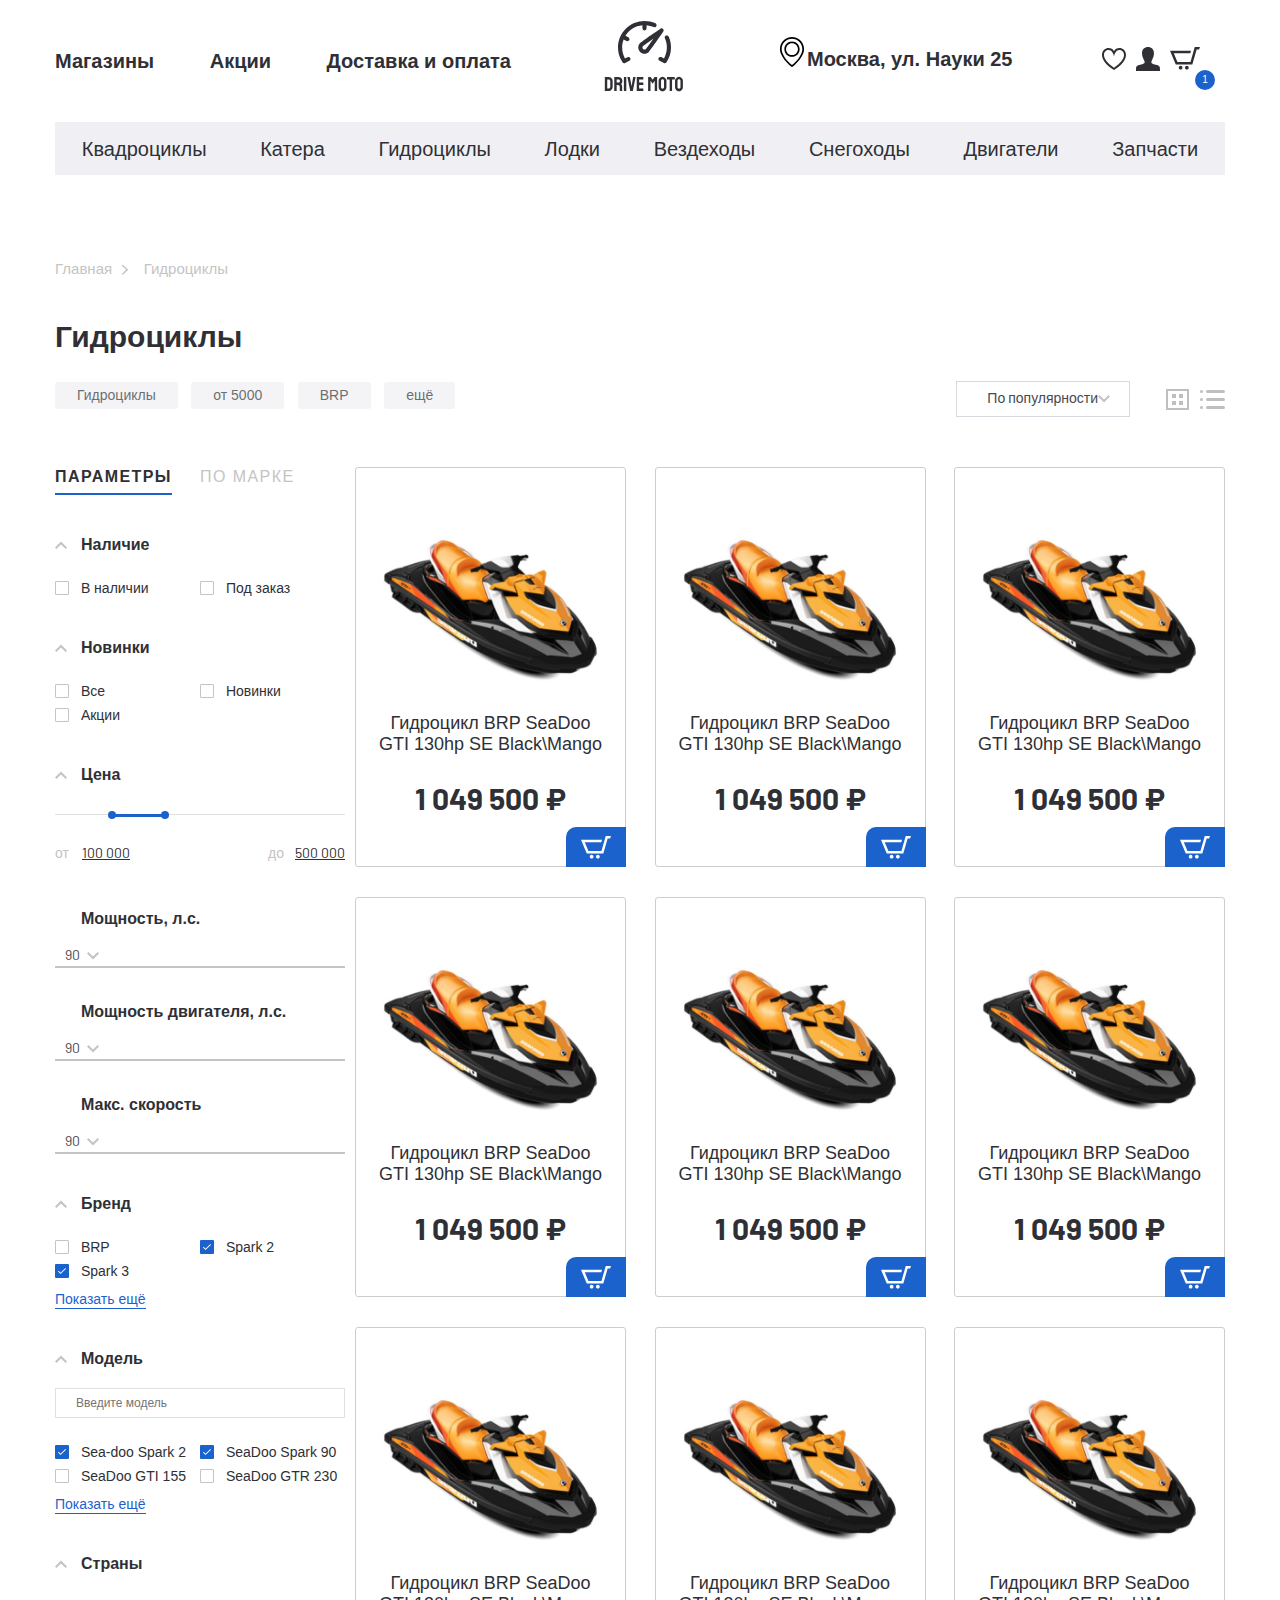
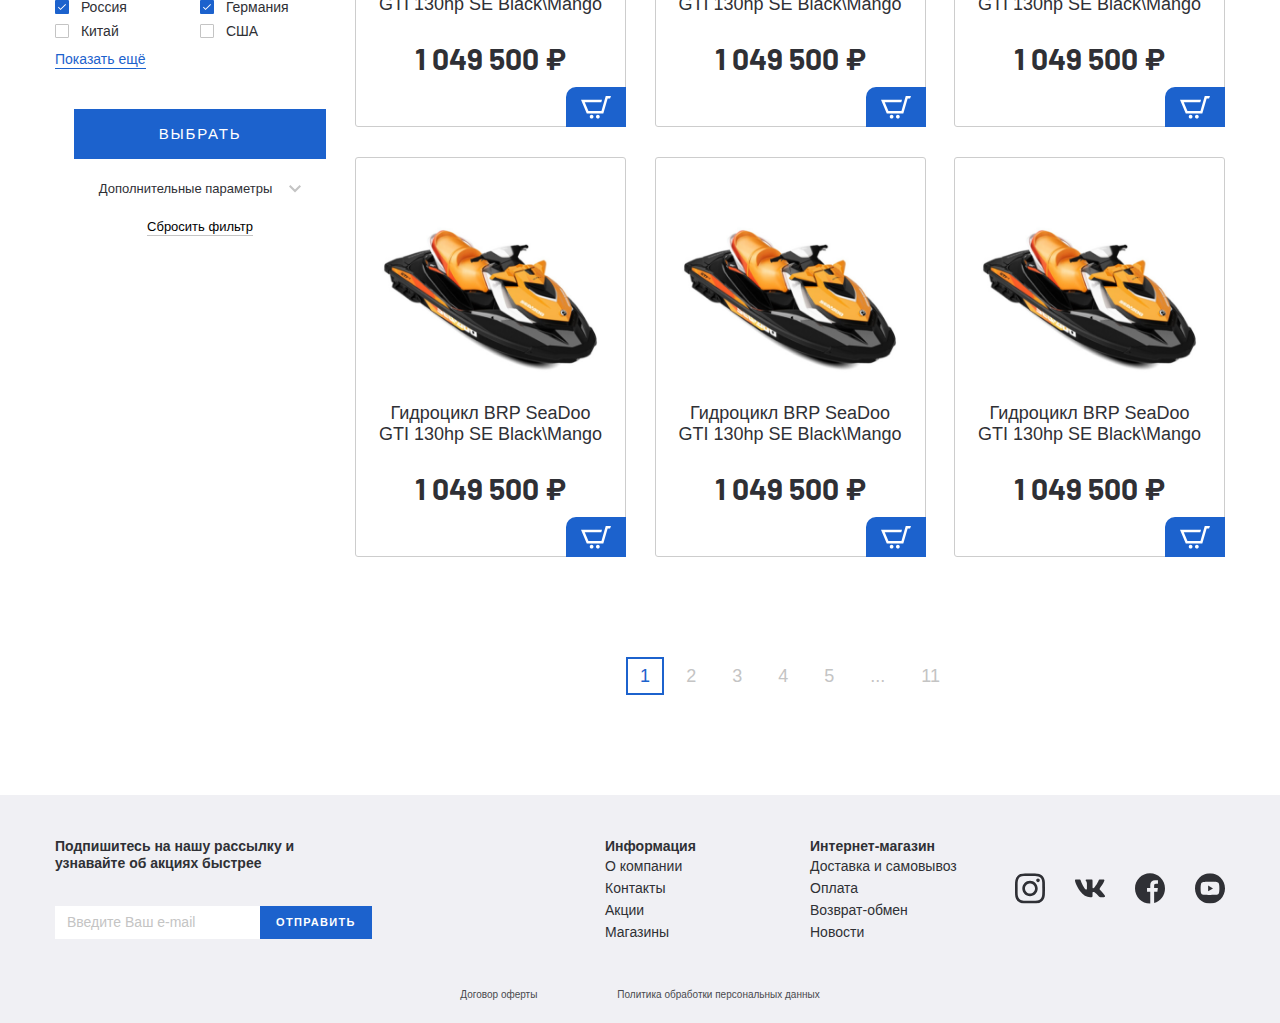
==== commit e308deb4: "Create link" ====
--- a/catalog.html
+++ b/catalog.html
@@ -41,7 +41,7 @@
               </li>
             </ul>
           </nav>
-          <a class="logo" href="#">
+          <a class="logo" href="index.html">
             <img class="logo__img" src="images/logo.svg" alt="logo">
           </a>
           <div class="header__box">
@@ -74,28 +74,28 @@
       <div class="container">
         <ul class="menu-categories">
           <li class="menu-categories__item">
-            <a class="menu-categories__link" href="#">Квадроциклы</a>
+            <a class="menu-categories__link" href="catalog.html">Квадроциклы</a>
           </li>
           <li class="menu-categories__item">
-            <a class="menu-categories__link" href="#">Катера</a>
+            <a class="menu-categories__link" href="catalog.html">Катера</a>
           </li>
           <li class="menu-categories__item">
-            <a class="menu-categories__link" href="#">Гидроциклы</a>
+            <a class="menu-categories__link" href="catalog.html">Гидроциклы</a>
           </li>
           <li class="menu-categories__item">
-            <a class="menu-categories__link" href="#">Лодки</a>
+            <a class="menu-categories__link" href="catalog.html">Лодки</a>
           </li>
           <li class="menu-categories__item">
-            <a class="menu-categories__link" href="#">Вездеходы</a>
+            <a class="menu-categories__link" href="catalog.html">Вездеходы</a>
           </li>
           <li class="menu-categories__item">
-            <a class="menu-categories__link" href="#">Снегоходы</a>
+            <a class="menu-categories__link" href="catalog.html">Снегоходы</a>
           </li>
           <li class="menu-categories__item">
-            <a class="menu-categories__link" href="#">Двигатели</a>
+            <a class="menu-categories__link" href="catalog.html">Двигатели</a>
           </li>
           <li class="menu-categories__item">
-            <a class="menu-categories__link" href="#">Запчасти</a>
+            <a class="menu-categories__link" href="catalog.html">Запчасти</a>
           </li>
         </ul>
       </div>
@@ -106,7 +106,7 @@
     <div class="container">
       <ul class="breadcrumbs__list">
         <li class="breadcrumbs__list-item">
-          <a href="#">Главная</a>
+          <a href="index.html">Главная</a>
         </li>
         <li class="breadcrumbs__list-item">
           <a href="#">Гидроциклы</a>
@@ -381,278 +381,266 @@
         </aside>
         <div class="catalog__inner-list">
           <div class="product-item__wrapper">
-            <button class="product-item__favorite"></button>
-            <button class="product-item__basket">
-              <img src="images/basket-white.svg" alt="basket-white">
-            </button>
-            <a class="product-item__notify-link" href="#">
-              <span>Сообщить о поступлении</span>
-            </a>
-            <a class="product-item" href="#">
-              <p class="product-item__hover-text fix">
-                посмотреть товар
-              </p>
-              <img class="product-item__img" src="images/gidro-1.png" alt="product-item__img">
-              <h4 class="product-item__title">
-                Гидроцикл BRP SeaDoo GTI 130hp SE Black\Mango
-              </h4>
-              <p class="price product-item__price">
-                1 049 500 ₽
-              </p>
-              <p class="product-item__notify-text">
-                нет в наличии
-              </p>
-            </a>
-          </div>
-          <div class="product-item__wrapper">
-            <button class="product-item__favorite"></button>
-            <button class="product-item__basket">
-              <img src="images/basket-white.svg" alt="basket-white">
-            </button>
-            <a class="product-item__notify-link" href="#">
-              <span>Сообщить о поступлении</span>
-            </a>
-            <a class="product-item" href="#">
-              <p class="product-item__hover-text fix">
-                посмотреть товар
-              </p>
-              <img class="product-item__img" src="images/gidro-1.png" alt="product-item__img">
-              <h4 class="product-item__title">
-                Гидроцикл BRP SeaDoo GTI 130hp SE Black\Mango
-              </h4>
-              <p class="price product-item__price">
-                1 049 500 ₽
-              </p>
-              <p class="product-item__notify-text">
-                нет в наличии
-              </p>
-            </a>
-          </div>
-          <div class="product-item__wrapper">
-            <button class="product-item__favorite"></button>
-            <button class="product-item__basket">
-              <img src="images/basket-white.svg" alt="basket-white">
-            </button>
-            <a class="product-item__notify-link" href="#">
-              <span>Сообщить о поступлении</span>
-            </a>
-            <a class="product-item" href="#">
-              <p class="product-item__hover-text fix">
-                посмотреть товар
-              </p>
-              <img class="product-item__img" src="images/gidro-1.png" alt="product-item__img">
-              <h4 class="product-item__title">
-                Гидроцикл BRP SeaDoo GTI 130hp SE Black\Mango
-              </h4>
-              <p class="price product-item__price">
-                1 049 500 ₽
-              </p>
-              <p class="product-item__notify-text">
-                нет в наличии
-              </p>
-            </a>
-          </div>
-          <div class="product-item__wrapper">
-            <button class="product-item__favorite"></button>
-            <button class="product-item__basket">
-              <img src="images/basket-white.svg" alt="basket-white">
-            </button>
-            <a class="product-item__notify-link" href="#">
-              <span>Сообщить о поступлении</span>
-            </a>
-            <a class="product-item" href="#">
-              <p class="product-item__hover-text fix">
-                посмотреть товар
-              </p>
-              <img class="product-item__img" src="images/gidro-1.png" alt="product-item__img">
-              <h4 class="product-item__title">
-                Гидроцикл BRP SeaDoo GTI 130hp SE Black\Mango
-              </h4>
-              <p class="price product-item__price">
-                1 049 500 ₽
-              </p>
-              <p class="product-item__notify-text">
-                нет в наличии
-              </p>
-            </a>
-          </div>
-          <div class="product-item__wrapper">
-            <button class="product-item__favorite"></button>
-            <button class="product-item__basket">
-              <img src="images/basket-white.svg" alt="basket-white">
-            </button>
-            <a class="product-item__notify-link" href="#">
-              <span>Сообщить о поступлении</span>
-            </a>
-            <a class="product-item" href="#">
-              <p class="product-item__hover-text fix">
-                посмотреть товар
-              </p>
-              <img class="product-item__img" src="images/gidro-1.png" alt="product-item__img">
-              <h4 class="product-item__title">
-                Гидроцикл BRP SeaDoo GTI 130hp SE Black\Mango
-              </h4>
-              <p class="price product-item__price">
-                1 049 500 ₽
-              </p>
-              <p class="product-item__notify-text">
-                нет в наличии
-              </p>
-            </a>
-          </div>
-          <div class="product-item__wrapper">
-            <button class="product-item__favorite"></button>
-            <button class="product-item__basket">
-              <img src="images/basket-white.svg" alt="basket-white">
-            </button>
-            <a class="product-item__notify-link" href="#">
-              <span>Сообщить о поступлении</span>
-            </a>
-            <a class="product-item" href="#">
-              <p class="product-item__hover-text fix">
-                посмотреть товар
-              </p>
-              <img class="product-item__img" src="images/gidro-1.png" alt="product-item__img">
-              <h4 class="product-item__title">
-                Гидроцикл BRP SeaDoo GTI 130hp SE Black\Mango
-              </h4>
-              <p class="price product-item__price">
-                1 049 500 ₽
-              </p>
-              <p class="product-item__notify-text">
-                нет в наличии
-              </p>
-            </a>
-          </div>
-          <div class="product-item__wrapper">
-            <button class="product-item__favorite"></button>
-            <button class="product-item__basket">
-              <img src="images/basket-white.svg" alt="basket-white">
-            </button>
-            <a class="product-item__notify-link" href="#">
-              <span>Сообщить о поступлении</span>
-            </a>
-            <a class="product-item" href="#">
-              <p class="product-item__hover-text fix">
-                посмотреть товар
-              </p>
-              <img class="product-item__img" src="images/gidro-1.png" alt="product-item__img">
-              <h4 class="product-item__title">
-                Гидроцикл BRP SeaDoo GTI 130hp SE Black\Mango
-              </h4>
-              <p class="price product-item__price">
-                1 049 500 ₽
-              </p>
-              <p class="product-item__notify-text">
-                нет в наличии
-              </p>
-            </a>
-          </div>
-          <div class="product-item__wrapper">
-            <button class="product-item__favorite"></button>
-            <button class="product-item__basket">
-              <img src="images/basket-white.svg" alt="basket-white">
-            </button>
-            <a class="product-item__notify-link" href="#">
-              <span>Сообщить о поступлении</span>
-            </a>
-            <a class="product-item" href="#">
-              <p class="product-item__hover-text fix">
-                посмотреть товар
-              </p>
-              <img class="product-item__img" src="images/gidro-1.png" alt="product-item__img">
-              <h4 class="product-item__title">
-                Гидроцикл BRP SeaDoo GTI 130hp SE Black\Mango
-              </h4>
-              <p class="price product-item__price">
-                1 049 500 ₽
-              </p>
-              <p class="product-item__notify-text">
-                нет в наличии
-              </p>
-            </a>
-          </div>
-          <div class="product-item__wrapper">
-            <button class="product-item__favorite"></button>
-            <button class="product-item__basket">
-              <img src="images/basket-white.svg" alt="basket-white">
-            </button>
-            <a class="product-item__notify-link" href="#">
-              <span>Сообщить о поступлении</span>
-            </a>
-            <a class="product-item" href="#">
-              <p class="product-item__hover-text fix">
-                посмотреть товар
-              </p>
-              <img class="product-item__img" src="images/gidro-1.png" alt="product-item__img">
-              <h4 class="product-item__title">
-                Гидроцикл BRP SeaDoo GTI 130hp SE Black\Mango
-              </h4>
-              <p class="price product-item__price">
-                1 049 500 ₽
-              </p>
-              <p class="product-item__notify-text">
-                нет в наличии
-              </p>
-            </a>
-          </div>
-          <div class="product-item__wrapper">
-            <button class="product-item__favorite"></button>
-            <button class="product-item__basket">
-              <img src="images/basket-white.svg" alt="basket-white">
-            </button>
-            <a class="product-item__notify-link" href="#">
-              <span>Сообщить о поступлении</span>
-            </a>
-            <a class="product-item" href="#">
-              <p class="product-item__hover-text fix">
-                посмотреть товар
-              </p>
-              <img class="product-item__img" src="images/gidro-1.png" alt="product-item__img">
-              <h4 class="product-item__title">
-                Гидроцикл BRP SeaDoo GTI 130hp SE Black\Mango
-              </h4>
-              <p class="price product-item__price">
-                1 049 500 ₽
-              </p>
-              <p class="product-item__notify-text">
-                нет в наличии
-              </p>
-            </a>
-          </div>
-          <div class="product-item__wrapper">
-            <button class="product-item__favorite"></button>
-            <button class="product-item__basket">
-              <img src="images/basket-white.svg" alt="basket-white">
-            </button>
-            <a class="product-item__notify-link" href="#">
-              <span>Сообщить о поступлении</span>
-            </a>
-            <a class="product-item" href="#">
-              <p class="product-item__hover-text fix">
-                посмотреть товар
-              </p>
-              <img class="product-item__img" src="images/gidro-1.png" alt="product-item__img">
-              <h4 class="product-item__title">
-                Гидроцикл BRP SeaDoo GTI 130hp SE Black\Mango
-              </h4>
-              <p class="price product-item__price">
-                1 049 500 ₽
-              </p>
-              <p class="product-item__notify-text">
-                нет в наличии
-              </p>
-            </a>
-          </div>
-          <div class="product-item__wrapper">
-            <button class="product-item__favorite"></button>
-            <button class="product-item__basket">
-              <img src="images/basket-white.svg" alt="basket-white">
-            </button>
-            <a class="product-item__notify-link" href="#">
-              <span>Сообщить о поступлении</span>
-            </a>
-            <a class="product-item" href="#">
+            <button class="product-item__basket">
+              <img src="images/basket-white.svg" alt="basket-white">
+            </button>
+            <a class="product-item__notify-link" href="#">
+              <span>Сообщить о поступлении</span>
+            </a>
+            <a class="product-item" href="product.html">
+              <p class="product-item__hover-text fix">
+                посмотреть товар
+              </p>
+              <img class="product-item__img" src="images/gidro-1.png" alt="product-item__img">
+              <h4 class="product-item__title">
+                Гидроцикл BRP SeaDoo GTI 130hp SE Black\Mango
+              </h4>
+              <p class="price product-item__price">
+                1 049 500 ₽
+              </p>
+              <p class="product-item__notify-text">
+                нет в наличии
+              </p>
+            </a>
+          </div>
+          <div class="product-item__wrapper">
+            <button class="product-item__basket">
+              <img src="images/basket-white.svg" alt="basket-white">
+            </button>
+            <a class="product-item__notify-link" href="#">
+              <span>Сообщить о поступлении</span>
+            </a>
+            <a class="product-item" href="product.html">
+              <p class="product-item__hover-text fix">
+                посмотреть товар
+              </p>
+              <img class="product-item__img" src="images/gidro-1.png" alt="product-item__img">
+              <h4 class="product-item__title">
+                Гидроцикл BRP SeaDoo GTI 130hp SE Black\Mango
+              </h4>
+              <p class="price product-item__price">
+                1 049 500 ₽
+              </p>
+              <p class="product-item__notify-text">
+                нет в наличии
+              </p>
+            </a>
+          </div>
+          <div class="product-item__wrapper">
+            <button class="product-item__basket">
+              <img src="images/basket-white.svg" alt="basket-white">
+            </button>
+            <a class="product-item__notify-link" href="#">
+              <span>Сообщить о поступлении</span>
+            </a>
+            <a class="product-item" href="product.html">
+              <p class="product-item__hover-text fix">
+                посмотреть товар
+              </p>
+              <img class="product-item__img" src="images/gidro-1.png" alt="product-item__img">
+              <h4 class="product-item__title">
+                Гидроцикл BRP SeaDoo GTI 130hp SE Black\Mango
+              </h4>
+              <p class="price product-item__price">
+                1 049 500 ₽
+              </p>
+              <p class="product-item__notify-text">
+                нет в наличии
+              </p>
+            </a>
+          </div>
+          <div class="product-item__wrapper">
+            <button class="product-item__basket">
+              <img src="images/basket-white.svg" alt="basket-white">
+            </button>
+            <a class="product-item__notify-link" href="#">
+              <span>Сообщить о поступлении</span>
+            </a>
+            <a class="product-item" href="product.html">
+              <p class="product-item__hover-text fix">
+                посмотреть товар
+              </p>
+              <img class="product-item__img" src="images/gidro-1.png" alt="product-item__img">
+              <h4 class="product-item__title">
+                Гидроцикл BRP SeaDoo GTI 130hp SE Black\Mango
+              </h4>
+              <p class="price product-item__price">
+                1 049 500 ₽
+              </p>
+              <p class="product-item__notify-text">
+                нет в наличии
+              </p>
+            </a>
+          </div>
+          <div class="product-item__wrapper">
+            <button class="product-item__basket">
+              <img src="images/basket-white.svg" alt="basket-white">
+            </button>
+            <a class="product-item__notify-link" href="#">
+              <span>Сообщить о поступлении</span>
+            </a>
+            <a class="product-item" href="product.html">
+              <p class="product-item__hover-text fix">
+                посмотреть товар
+              </p>
+              <img class="product-item__img" src="images/gidro-1.png" alt="product-item__img">
+              <h4 class="product-item__title">
+                Гидроцикл BRP SeaDoo GTI 130hp SE Black\Mango
+              </h4>
+              <p class="price product-item__price">
+                1 049 500 ₽
+              </p>
+              <p class="product-item__notify-text">
+                нет в наличии
+              </p>
+            </a>
+          </div>
+          <div class="product-item__wrapper">
+            <button class="product-item__basket">
+              <img src="images/basket-white.svg" alt="basket-white">
+            </button>
+            <a class="product-item__notify-link" href="#">
+              <span>Сообщить о поступлении</span>
+            </a>
+            <a class="product-item" href="product.html">
+              <p class="product-item__hover-text fix">
+                посмотреть товар
+              </p>
+              <img class="product-item__img" src="images/gidro-1.png" alt="product-item__img">
+              <h4 class="product-item__title">
+                Гидроцикл BRP SeaDoo GTI 130hp SE Black\Mango
+              </h4>
+              <p class="price product-item__price">
+                1 049 500 ₽
+              </p>
+              <p class="product-item__notify-text">
+                нет в наличии
+              </p>
+            </a>
+          </div>
+          <div class="product-item__wrapper">
+            <button class="product-item__basket">
+              <img src="images/basket-white.svg" alt="basket-white">
+            </button>
+            <a class="product-item__notify-link" href="#">
+              <span>Сообщить о поступлении</span>
+            </a>
+            <a class="product-item" href="product.html">
+              <p class="product-item__hover-text fix">
+                посмотреть товар
+              </p>
+              <img class="product-item__img" src="images/gidro-1.png" alt="product-item__img">
+              <h4 class="product-item__title">
+                Гидроцикл BRP SeaDoo GTI 130hp SE Black\Mango
+              </h4>
+              <p class="price product-item__price">
+                1 049 500 ₽
+              </p>
+              <p class="product-item__notify-text">
+                нет в наличии
+              </p>
+            </a>
+          </div>
+          <div class="product-item__wrapper">
+            <button class="product-item__basket">
+              <img src="images/basket-white.svg" alt="basket-white">
+            </button>
+            <a class="product-item__notify-link" href="#">
+              <span>Сообщить о поступлении</span>
+            </a>
+            <a class="product-item" href="product.html">
+              <p class="product-item__hover-text fix">
+                посмотреть товар
+              </p>
+              <img class="product-item__img" src="images/gidro-1.png" alt="product-item__img">
+              <h4 class="product-item__title">
+                Гидроцикл BRP SeaDoo GTI 130hp SE Black\Mango
+              </h4>
+              <p class="price product-item__price">
+                1 049 500 ₽
+              </p>
+              <p class="product-item__notify-text">
+                нет в наличии
+              </p>
+            </a>
+          </div>
+          <div class="product-item__wrapper">
+            <button class="product-item__basket">
+              <img src="images/basket-white.svg" alt="basket-white">
+            </button>
+            <a class="product-item__notify-link" href="#">
+              <span>Сообщить о поступлении</span>
+            </a>
+            <a class="product-item" href="product.html">
+              <p class="product-item__hover-text fix">
+                посмотреть товар
+              </p>
+              <img class="product-item__img" src="images/gidro-1.png" alt="product-item__img">
+              <h4 class="product-item__title">
+                Гидроцикл BRP SeaDoo GTI 130hp SE Black\Mango
+              </h4>
+              <p class="price product-item__price">
+                1 049 500 ₽
+              </p>
+              <p class="product-item__notify-text">
+                нет в наличии
+              </p>
+            </a>
+          </div>
+          <div class="product-item__wrapper">
+            <button class="product-item__basket">
+              <img src="images/basket-white.svg" alt="basket-white">
+            </button>
+            <a class="product-item__notify-link" href="#">
+              <span>Сообщить о поступлении</span>
+            </a>
+            <a class="product-item" href="product.html">
+              <p class="product-item__hover-text fix">
+                посмотреть товар
+              </p>
+              <img class="product-item__img" src="images/gidro-1.png" alt="product-item__img">
+              <h4 class="product-item__title">
+                Гидроцикл BRP SeaDoo GTI 130hp SE Black\Mango
+              </h4>
+              <p class="price product-item__price">
+                1 049 500 ₽
+              </p>
+              <p class="product-item__notify-text">
+                нет в наличии
+              </p>
+            </a>
+          </div>
+          <div class="product-item__wrapper">
+            <button class="product-item__basket">
+              <img src="images/basket-white.svg" alt="basket-white">
+            </button>
+            <a class="product-item__notify-link" href="#">
+              <span>Сообщить о поступлении</span>
+            </a>
+            <a class="product-item" href="product.html">
+              <p class="product-item__hover-text fix">
+                посмотреть товар
+              </p>
+              <img class="product-item__img" src="images/gidro-1.png" alt="product-item__img">
+              <h4 class="product-item__title">
+                Гидроцикл BRP SeaDoo GTI 130hp SE Black\Mango
+              </h4>
+              <p class="price product-item__price">
+                1 049 500 ₽
+              </p>
+              <p class="product-item__notify-text">
+                нет в наличии
+              </p>
+            </a>
+          </div>
+          <div class="product-item__wrapper">
+            <button class="product-item__basket">
+              <img src="images/basket-white.svg" alt="basket-white">
+            </button>
+            <a class="product-item__notify-link" href="#">
+              <span>Сообщить о поступлении</span>
+            </a>
+            <a class="product-item" href="product.html">
               <p class="product-item__hover-text fix">
                 посмотреть товар
               </p>
@@ -686,7 +674,78 @@
     </div>
   </section>
 
-
+  <footer class="footer">
+    <div class="container">
+      <div class="footer__top">
+        <div class="footer__top-inner">
+          <div class="footer__top-item footer__top-newsletter">
+            <h6 class="footer__top-title">
+              Подпишитесь на нашу рассылку
+              и узнавайте об акциях быстрее
+            </h6>
+            <form class="footer-form">
+              <input class="footer-form__input" type="text" placeholder="Введите Ваш e-mail">
+              <button class="footer-form__btn" type="submit">Отправить</button>
+            </form>
+          </div>
+          <div class="footer__top-item">
+            <h6 class="footer__top-title">
+              Информация
+            </h6>
+            <ul class="footer-list">
+              <li class="footer-list__item"><a href="#">О компании</a></li>
+              <li class="footer-list__item"><a href="contacts.html">Контакты</a></li>
+              <li class="footer-list__item"><a href="#">Акции</a></li>
+              <li class="footer-list__item"><a href="#">Магазины</a></li>
+            </ul>
+          </div>
+          <div class="footer__top-item">
+            <h6 class="footer__top-title">
+              Интернет-магазин
+            </h6>
+            <ul class="footer-list">
+              <li class="footer-list__item"><a href="#">Доставка и самовывоз</a></li>
+              <li class="footer-list__item"><a href="payment.html">Оплата</a></li>
+              <li class="footer-list__item"><a href="#">Возврат-обмен</a></li>
+              <li class="footer-list__item"><a href="#">Новости</a></li>
+            </ul>
+          </div>
+          <div class="footer__top-title footer__top-social">
+            <ul class="social-list">
+              <li class="social-list__item">
+                <a href="#">
+                  <img src="images/instagram.svg" alt="instagram">
+                </a>
+              </li>
+              <li class="social-list__item">
+                <a href="#">
+                  <img src="images/vkontakte.svg" alt="vkontakte">
+                </a>
+              </li>
+              <li class="social-list__item">
+                <a href="#">
+                  <img src="images/facebook.svg" alt="facebook">
+                </a>
+              </li>
+              <li class="social-list__item">
+                <a href="#">
+                  <img src="images/youtube.svg" alt="youtube">
+                </a>
+              </li>
+            </ul>
+          </div>
+        </div>
+      </div>
+      <div class="footer__bottom">
+        <a class="footer__bottom-link" href="#">
+          Договор оферты
+        </a>
+        <a class="footer__bottom-link" href="#">
+          Политика обработки персональных данных
+        </a>
+      </div>
+    </div>
+  </footer>
 
 
 
--- a/css/style.css
+++ b/css/style.css
@@ -1353,4 +1353,358 @@
     font-size: 16px;
     color: #656464;
     margin-top: 5px;
+}
+
+.product-card {
+    margin-bottom: 80px
+}
+
+.product-card__inner {
+    display: -ms-flexbox;
+    display: flex;
+    -ms-flex-pack: justify;
+    justify-content: space-between
+}
+
+.product-card__img-box {
+    width: 500px;
+    padding-top: 64px;
+    text-align: center;
+    position: relative
+}
+
+.product-card__img-box:after {
+    content: "SALE";
+    position: absolute;
+    top: 0;
+    left: 0;
+    font-weight: 400;
+    font-size: 15px;
+    line-height: 18px;
+    letter-spacing: .12em;
+    color: #fff;
+    padding: 13px 24px;
+    background: #1c62cd;
+    border-radius: 3px
+}
+
+.product-card__content {
+    width: 570px
+}
+
+.product-card__price-old {
+    font-family: Barlow, sans-serif;
+    font-weight: 400;
+    font-size: 30px;
+    line-height: 36px;
+    color: #000;
+    opacity: .6;
+    margin: 51px 0 6px;
+    display: inline-block;
+    background-image: url(../images/product-old.svg);
+    background-repeat: no-repeat
+}
+
+.product-card__price-new {
+    font-family: Barlow, sans-serif;
+    font-weight: 700;
+    font-size: 40px;
+    line-height: 48px;
+    padding-bottom: 17px
+}
+
+.product-card__link {
+    font-weight: 400;
+    font-size: 15px;
+    line-height: 18px;
+    color: #1c62cd
+}
+
+.product-card__title {
+    font-family: SFProDisplay-Bold, sans-serif;
+    font-weight: 700;
+    font-size: 30px;
+    line-height: 36px;
+    padding-bottom: 10px
+}
+
+.product-card__code {
+    font-weight: 400;
+    font-size: 15px;
+    line-height: 18px;
+    opacity: .6;
+    padding-bottom: 25px
+}
+
+.product-card__buttons {
+    margin-bottom: 20px
+}
+
+.product-card__comparsion, .product-card__icon-favorite {
+    border: none;
+    background-color: transparent;
+    padding: 0;
+    margin-right: 25px
+}
+
+.product-card__tabs {
+    margin-bottom: 25px
+}
+
+.product-card__tab {
+    font-weight: 400;
+    font-size: 20px;
+    line-height: 24px;
+    opacity: .6;
+    margin-right: 35px
+}
+
+.product-card__tab--active {
+    font-family: SFProDisplay-Bold, sans-serif;
+    font-weight: 700;
+    font-size: 20px;
+    line-height: 24px;
+    border-bottom: 2px solid #1c62cd;
+    padding-bottom: 7px;
+    opacity: 1
+}
+
+.product-card__contents {
+    margin-bottom: 45px;
+    display: none
+}
+
+.product-card__contents--active {
+    display: block
+}
+
+.product-card__list {
+    margin-bottom: 25px
+}
+
+.product-card__item {
+    display: -ms-flexbox;
+    display: flex;
+    border-bottom: 1px solid rgba(47, 48, 53, .1);
+    width: 436px;
+    padding-bottom: 6px;
+    margin-bottom: 15px
+}
+
+.product-card__item-left {
+    width: 310px
+}
+
+.product-card__item-left, .product-card__item-right {
+    font-weight: 400;
+    font-size: 20px;
+    line-height: 24px
+}
+
+.product-card__more {
+    -webkit-text-decoration-line: underline;
+    text-decoration-line: underline;
+    color: #1c62cd
+}
+
+.product-card__btn, .product-card__more {
+    font-weight: 400;
+    font-size: 14px;
+    line-height: 17px
+}
+
+.product-card__btn {
+    text-align: center;
+    letter-spacing: .12em;
+    text-transform: uppercase;
+    color: #fff;
+    border: none;
+    background: #1c62cd;
+    border-radius: 3px;
+    padding: 16px 53px
+}
+
+.jq-ry-container {
+    position: relative;
+    padding: 0 5px;
+    line-height: 0;
+    display: block;
+    cursor: pointer;
+    box-sizing: content-box;
+    direction: ltr;
+    top: -34px;
+    left: 99px
+}
+
+.product-description {
+    margin-bottom: 100px
+}
+
+.product-description__tabs {
+    display: -ms-flexbox;
+    display: flex;
+    background: #f0f0f4;
+    margin-bottom: 50px
+}
+
+.product-description__tab {
+    font-weight: 400;
+    font-size: 20px;
+    line-height: 24px;
+    opacity: .6;
+    margin: 22px 34px
+}
+
+.product-description__tab--active {
+    opacity: 1;
+    border-bottom: 2px solid #1c62cd;
+    padding-bottom: 7px
+}
+
+.product-description__container {
+    padding: 0 0 0 34px
+}
+
+.product-description__content {
+    display: none
+}
+
+.product-description__content--active {
+    display: block
+}
+
+.product-description__top-line {
+    margin-bottom: 40px;
+    -ms-flex-align: center;
+    align-items: center
+}
+
+.product-description__label {
+    font-weight: 400;
+    font-size: 17px;
+    line-height: 20px;
+    color: rgba(47, 48, 53, .7);
+    position: relative
+}
+
+.product-description__label:after {
+    content: "";
+    position: absolute;
+    background-image: url(../images/Search.svg);
+    right: 117px;
+    top: 2px;
+    width: 16px;
+    height: 16px
+}
+
+.product-description__input {
+    width: 313px;
+    height: 33px;
+    background: #f0f0f4;
+    border-radius: 3px;
+    border: none;
+    padding: 9px 37px 9px 17px;
+    margin-left: 17px;
+    font-family: inherit;
+    font-size: inherit;
+    margin-right: 100px
+}
+
+.product-description__search {
+    margin-left: 54px;
+    font-weight: 400;
+    font-size: 17px;
+    line-height: 20px;
+    color: rgba(47, 48, 53, .7)
+}
+
+.product-description .jq-radio {
+    top: -2px !important
+}
+
+.product-description__item {
+    display: -ms-flexbox;
+    display: flex
+}
+
+.product-description__addresstitle {
+    font-weight: 400;
+    font-size: 20px;
+    line-height: 24px;
+    width: 300px;
+    margin-bottom: 41px
+}
+
+.product-description__workhourstitle {
+    font-weight: 400;
+    font-size: 20px;
+    line-height: 24px;
+    width: 246px
+}
+
+.product-description__avialabletitle {
+    font-weight: 400;
+    font-size: 20px;
+    line-height: 24px;
+    width: 209px
+}
+
+.product-description__numtitle {
+    font-weight: 400;
+    font-size: 20px;
+    line-height: 24px;
+    width: 236px
+}
+
+.product-description__address {
+    font-weight: 400;
+    font-size: 16px;
+    color: rgba(47, 48, 53, .7);
+    width: 300px;
+    margin-bottom: 60px
+}
+
+.product-description__workhours {
+    font-weight: 400;
+    font-size: 16px;
+    color: rgba(47, 48, 53, .7);
+    width: 154px;
+    display: -ms-flexbox;
+    display: flex;
+    -ms-flex-direction: column;
+    flex-direction: column;
+    margin-right: 92px
+}
+
+.product-description__date {
+    display: -ms-flexbox;
+    display: flex;
+    -ms-flex-pack: justify;
+    justify-content: space-between
+}
+
+.product-description__avialable {
+    font-weight: 400;
+    font-size: 16px;
+    color: rgba(47, 48, 53, .7);
+    width: 209px
+}
+
+.product-description__num {
+    font-weight: 400;
+    font-size: 16px;
+    color: rgba(47, 48, 53, .7);
+    width: 236px
+}
+
+.product-description__buttons {
+    font-weight: 400;
+    font-size: 13px;
+    line-height: 16px;
+    letter-spacing: .12em;
+    color: #fff;
+    background: #1c62cd;
+    border-radius: 3px;
+    padding: 10px 40px;
+    border: none;
 }